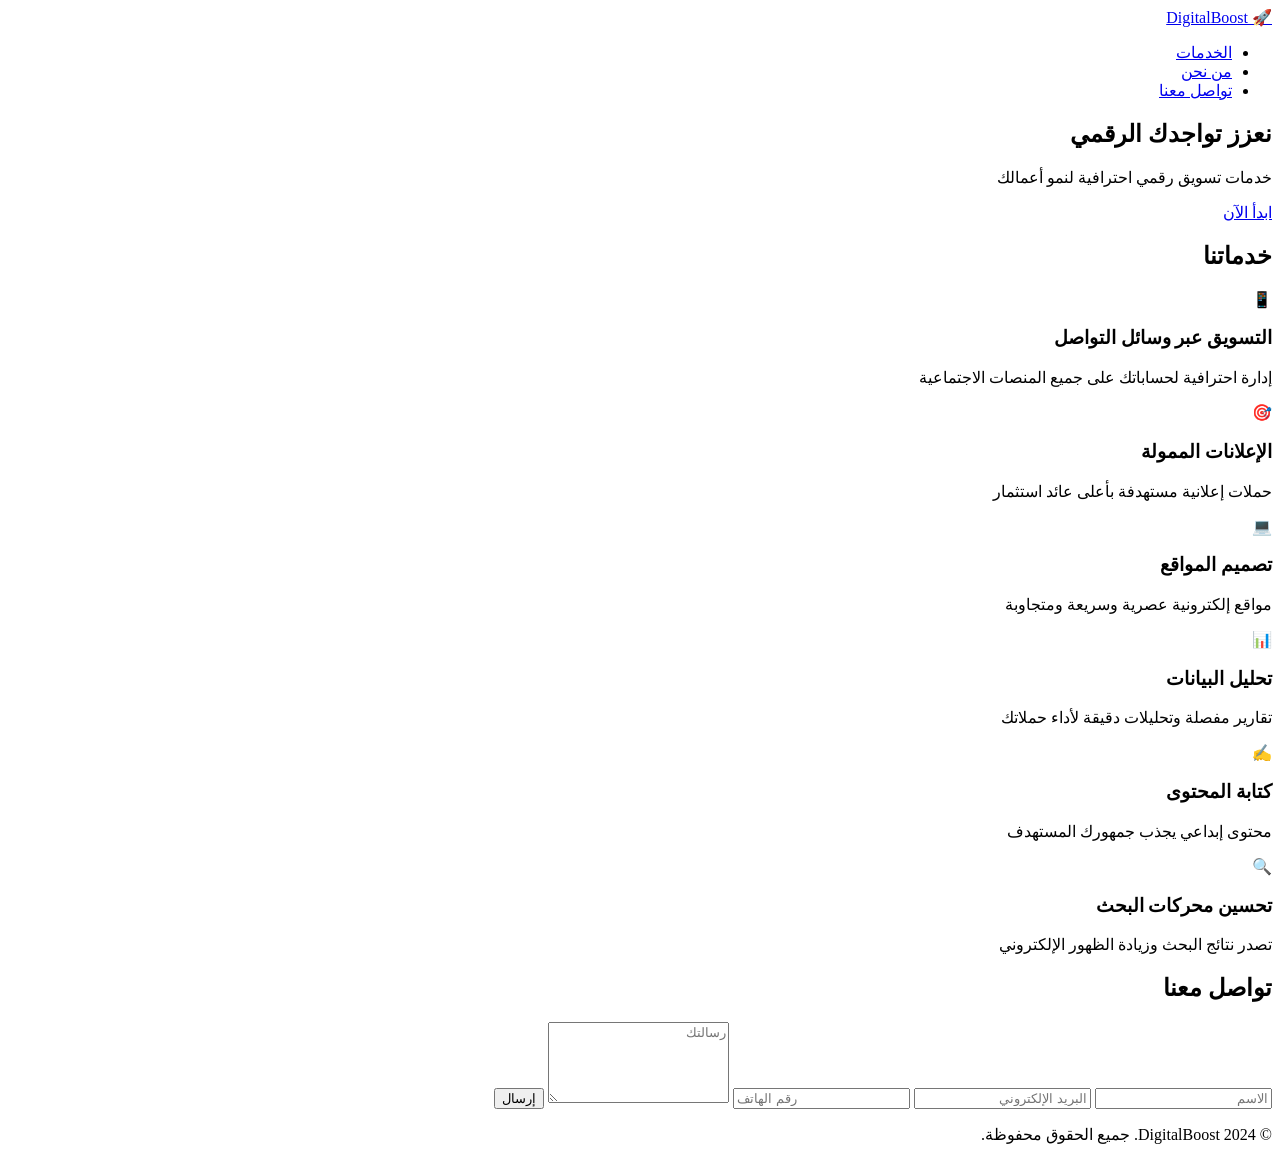
==== index.html @ 80285cf3 "Create  index.html" ====
<!DOCTYPE html>
<html lang="ar" dir="rtl">
<head>
    <meta charset="UTF-8">
    <meta name="viewport" content="width=device-width, initial-scale=1.0">
    <title>DigitalBoost - خدمات التسويق الرقمي</title>
    <link rel="stylesheet" href="style.css">
</head>
<body>
    <header>
        <nav class="container">
            <a href="#" class="logo">
                <span class="logo-icon">🚀</span>
                <span>DigitalBoost</span>
            </a>
            <ul class="nav-links">
                <li><a href="#services">الخدمات</a></li>
                <li><a href="#about">من نحن</a></li>
                <li><a href="#contact">تواصل معنا</a></li>
            </ul>
        </nav>
    </header>

    <section class="hero">
        <div class="container">
            <h1>نعزز تواجدك الرقمي</h1>
            <p>خدمات تسويق رقمي احترافية لنمو أعمالك</p>
            <a href="#contact" class="cta-button">ابدأ الآن</a>
        </div>
    </section>

    <section id="services" class="services">
        <div class="container">
            <h2>خدماتنا</h2>
            <div class="services-grid">
                <div class="service-card">
                    <div class="service-icon">📱</div>
                    <h3>التسويق عبر وسائل التواصل</h3>
                    <p>إدارة احترافية لحساباتك على جميع المنصات الاجتماعية</p>
                </div>
                <div class="service-card">
                    <div class="service-icon">🎯</div>
                    <h3>الإعلانات الممولة</h3>
                    <p>حملات إعلانية مستهدفة بأعلى عائد استثمار</p>
                </div>
                <div class="service-card">
                    <div class="service-icon">💻</div>
                    <h3>تصميم المواقع</h3>
                    <p>مواقع إلكترونية عصرية وسريعة ومتجاوبة</p>
                </div>
                <div class="service-card">
                    <div class="service-icon">📊</div>
                    <h3>تحليل البيانات</h3>
                    <p>تقارير مفصلة وتحليلات دقيقة لأداء حملاتك</p>
                </div>
                <div class="service-card">
                    <div class="service-icon">✍️</div>
                    <h3>كتابة المحتوى</h3>
                    <p>محتوى إبداعي يجذب جمهورك المستهدف</p>
                </div>
                <div class="service-card">
                    <div class="service-icon">🔍</div>
                    <h3>تحسين محركات البحث</h3>
                    <p>تصدر نتائج البحث وزيادة الظهور الإلكتروني</p>
                </div>
            </div>
        </div>
    </section>

    <section id="contact" class="contact">
        <div class="container">
            <h2>تواصل معنا</h2>
            <form class="contact-form" id="contactForm">
                <input type="text" placeholder="الاسم" required>
                <input type="email" placeholder="البريد الإلكتروني" required>
                <input type="tel" placeholder="رقم الهاتف" required>
                <textarea rows="5" placeholder="رسالتك" required></textarea>
                <button type="submit">إرسال</button>
            </form>
        </div>
    </section>

    <footer>
        <div class="container">
            <p>&copy; 2024 DigitalBoost. جميع الحقوق محفوظة.</p>
        </div>
    </footer>

    <script src="script.js"></script>
</body>
</html>
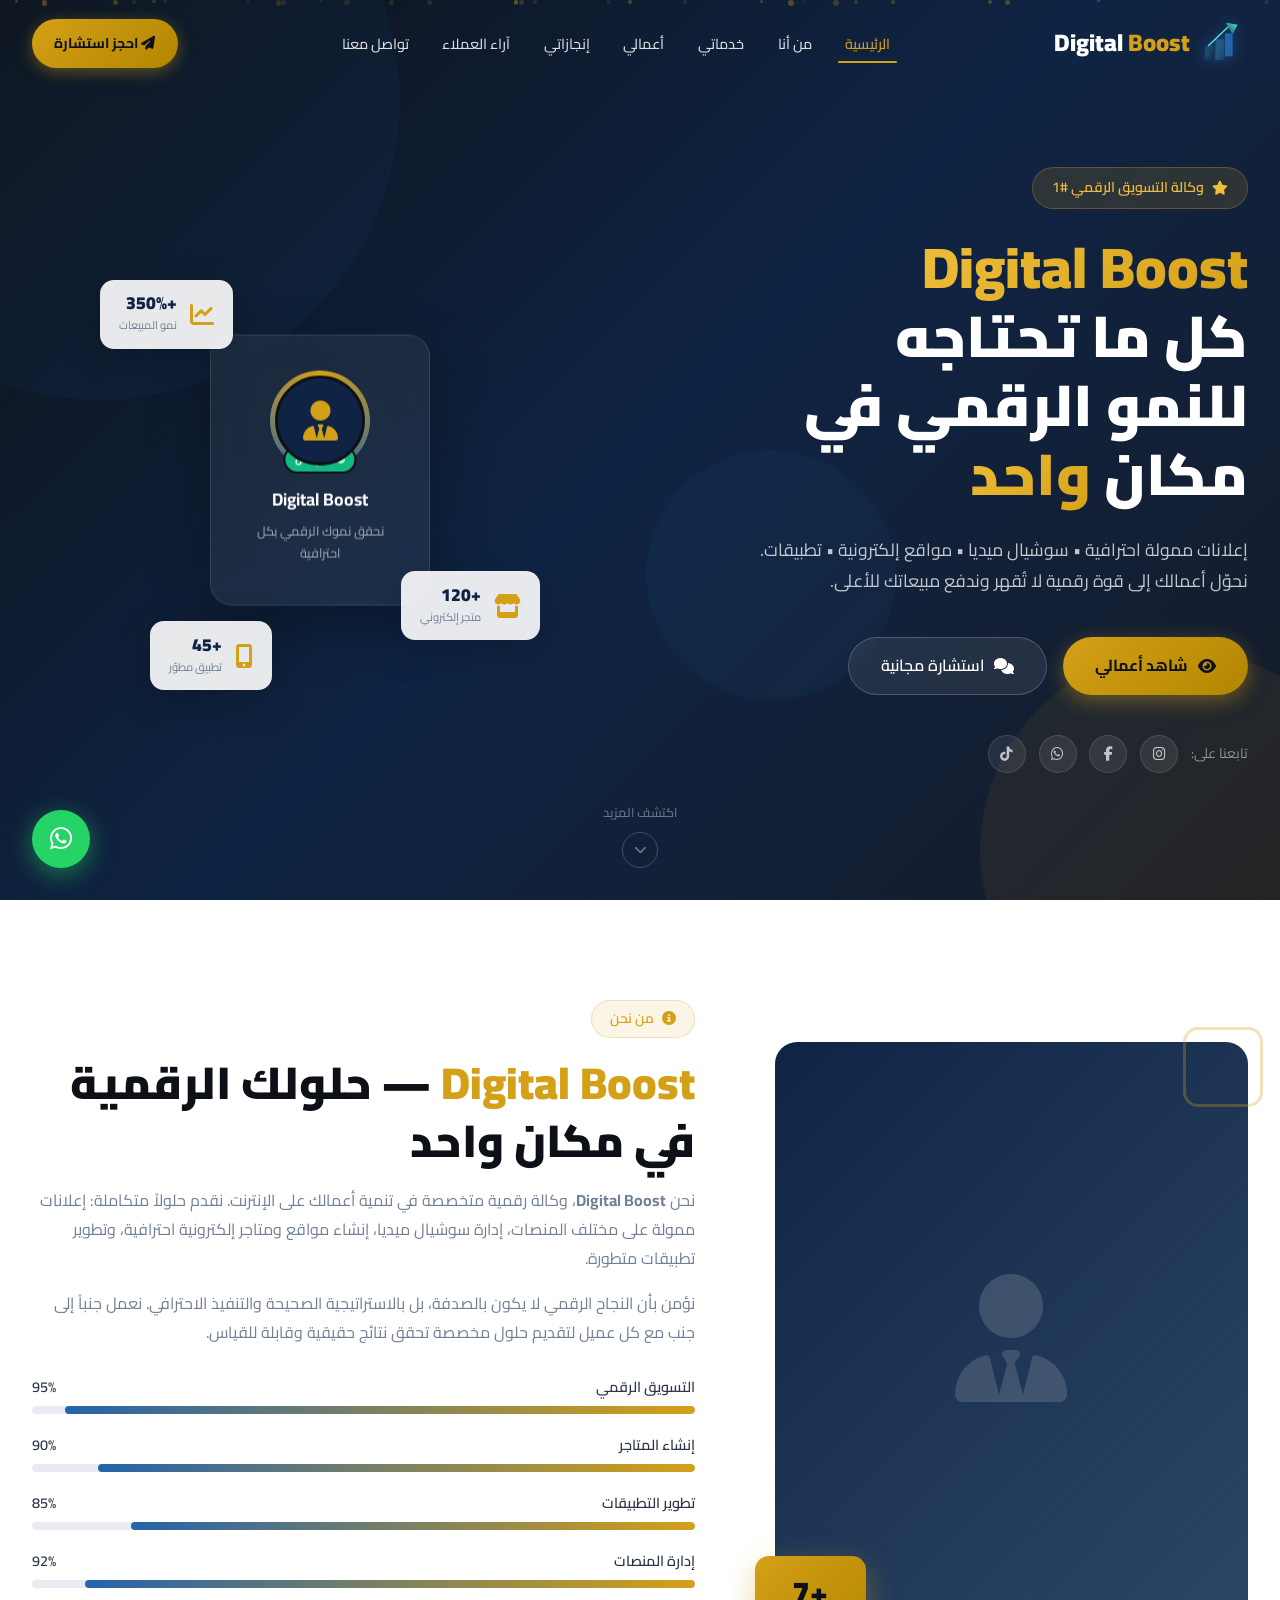
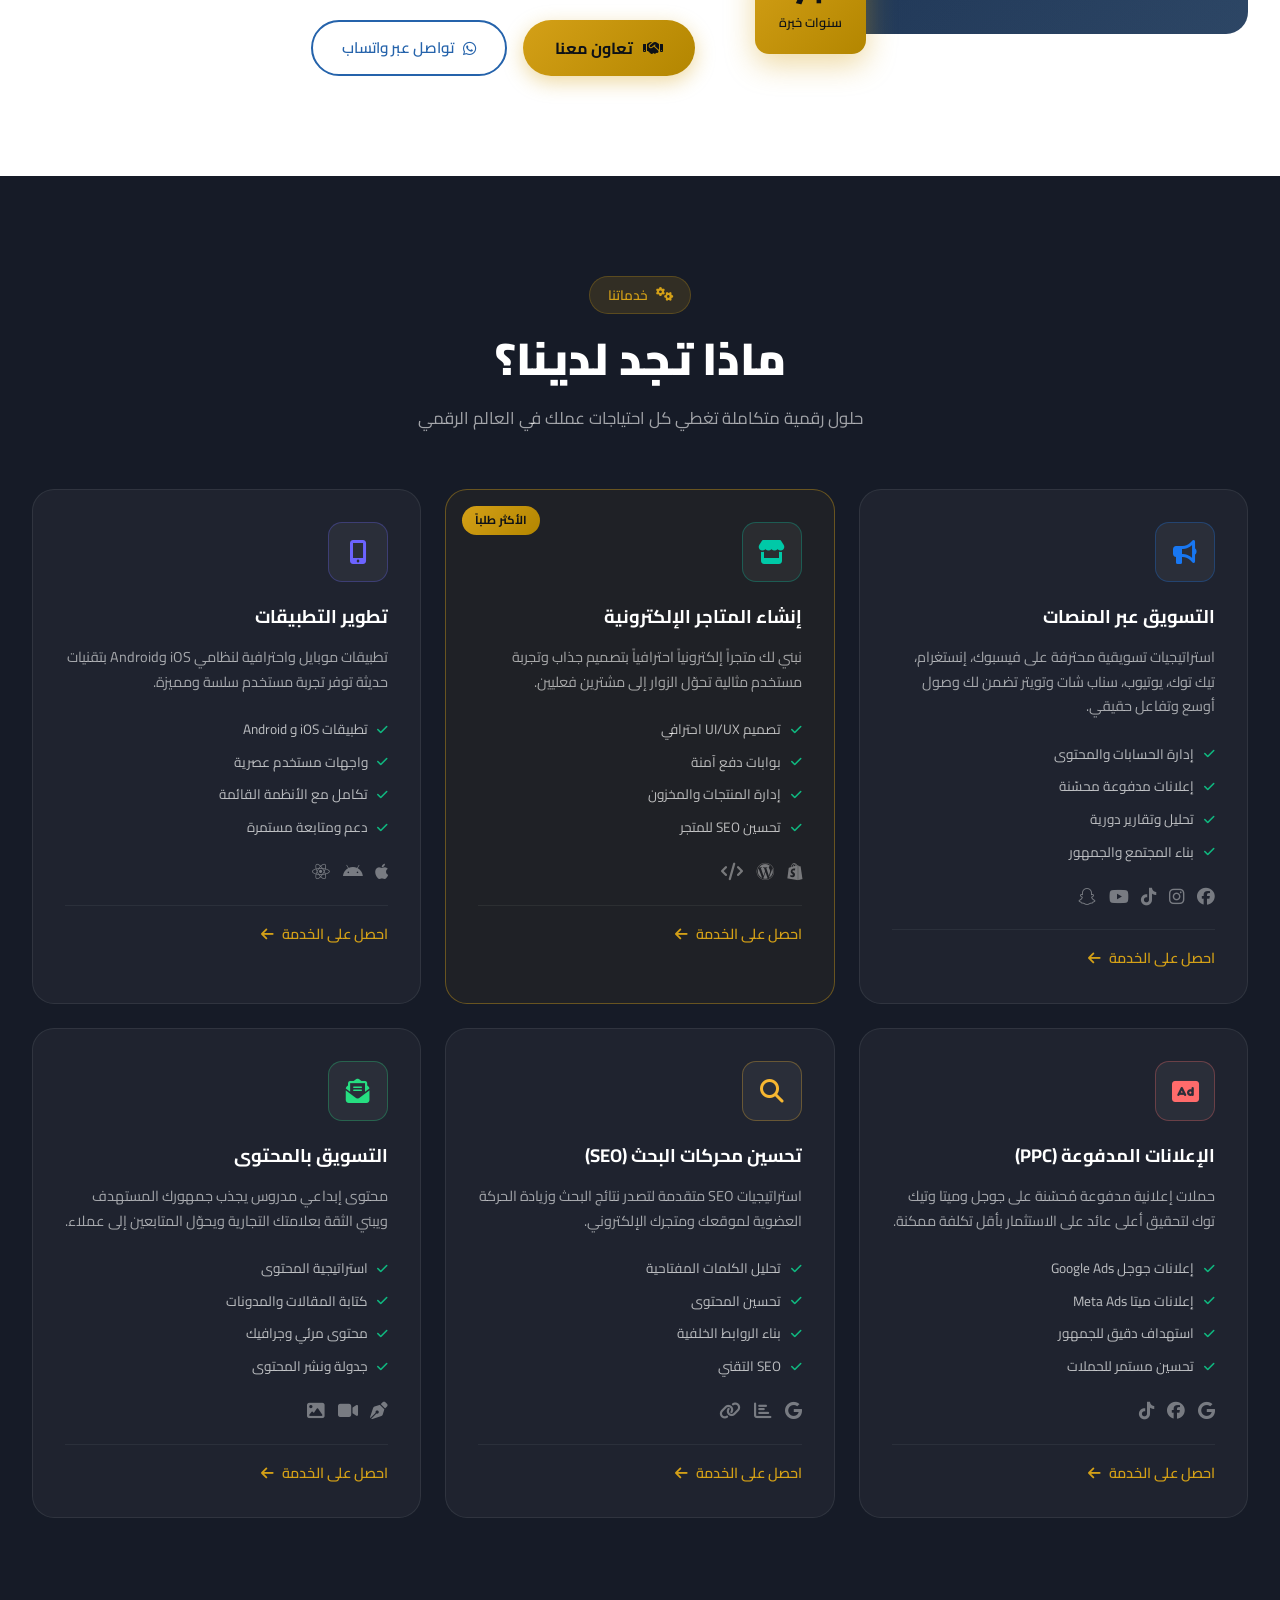
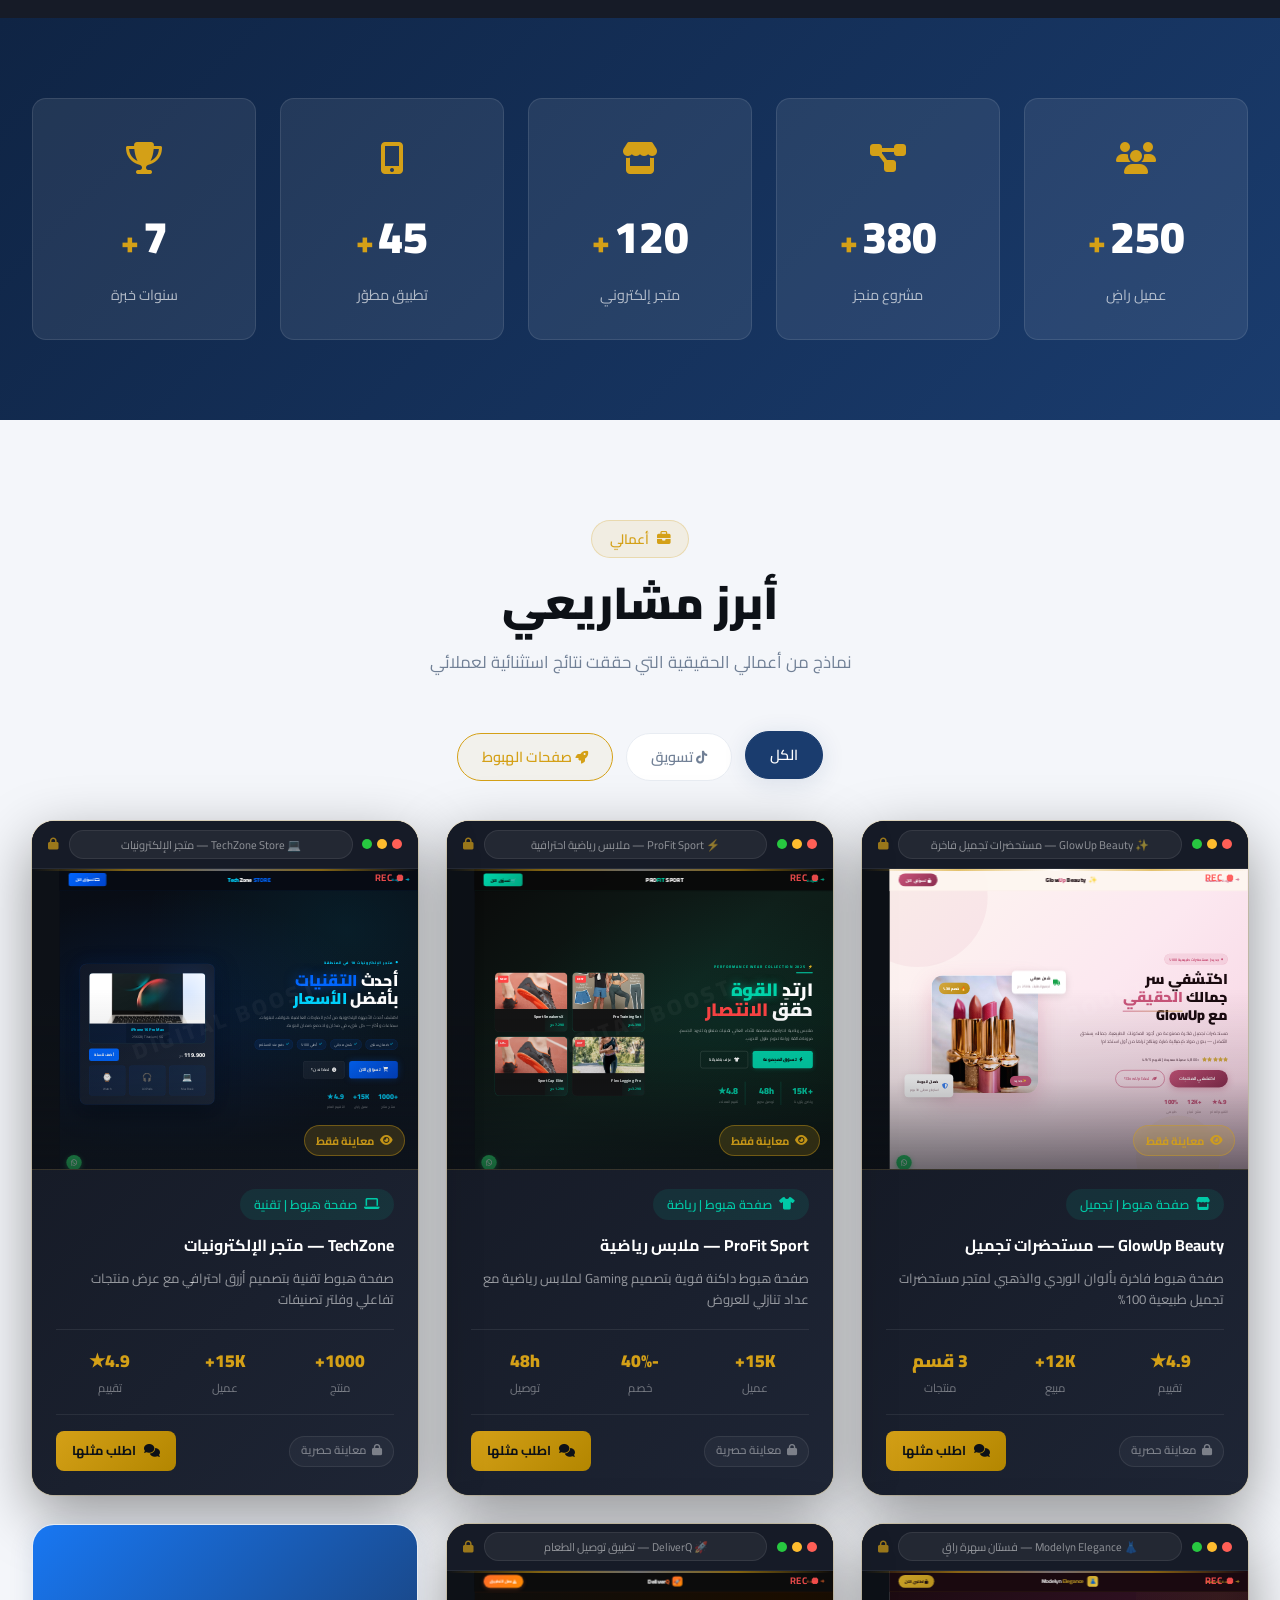
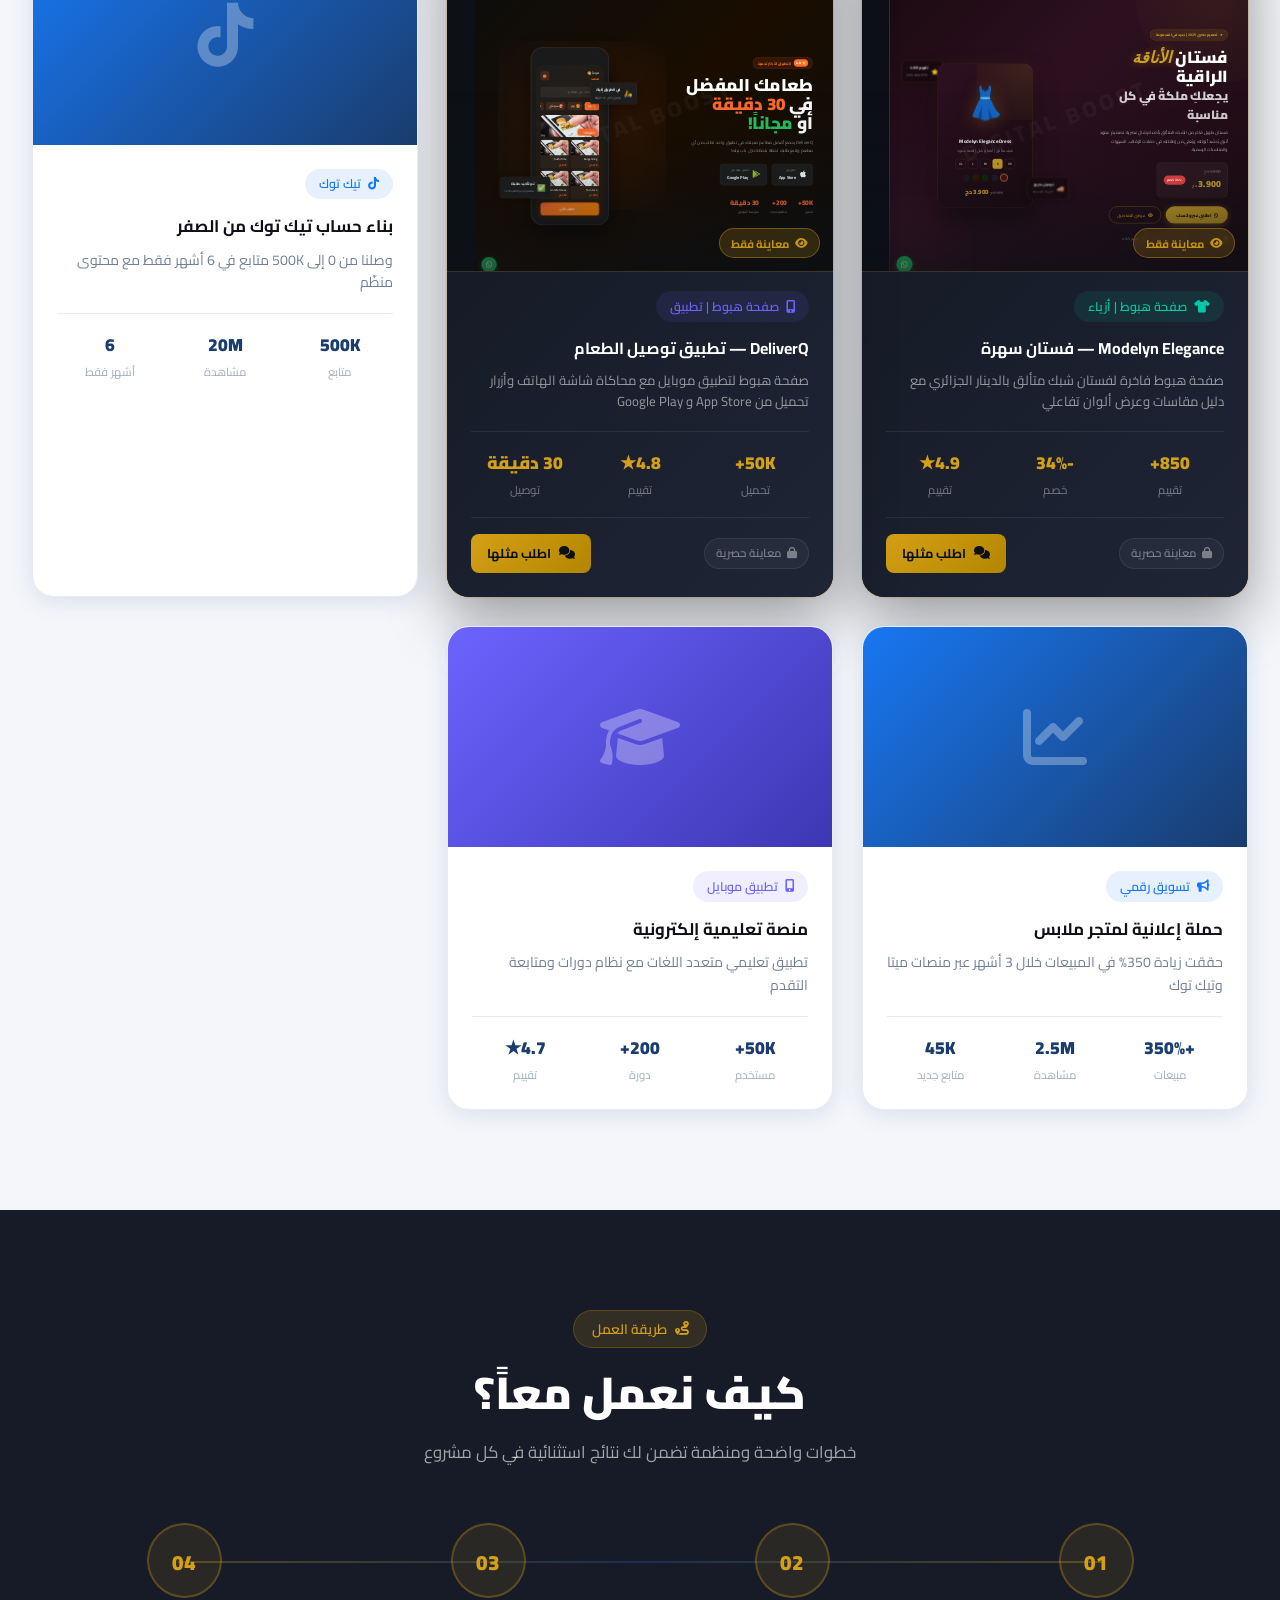
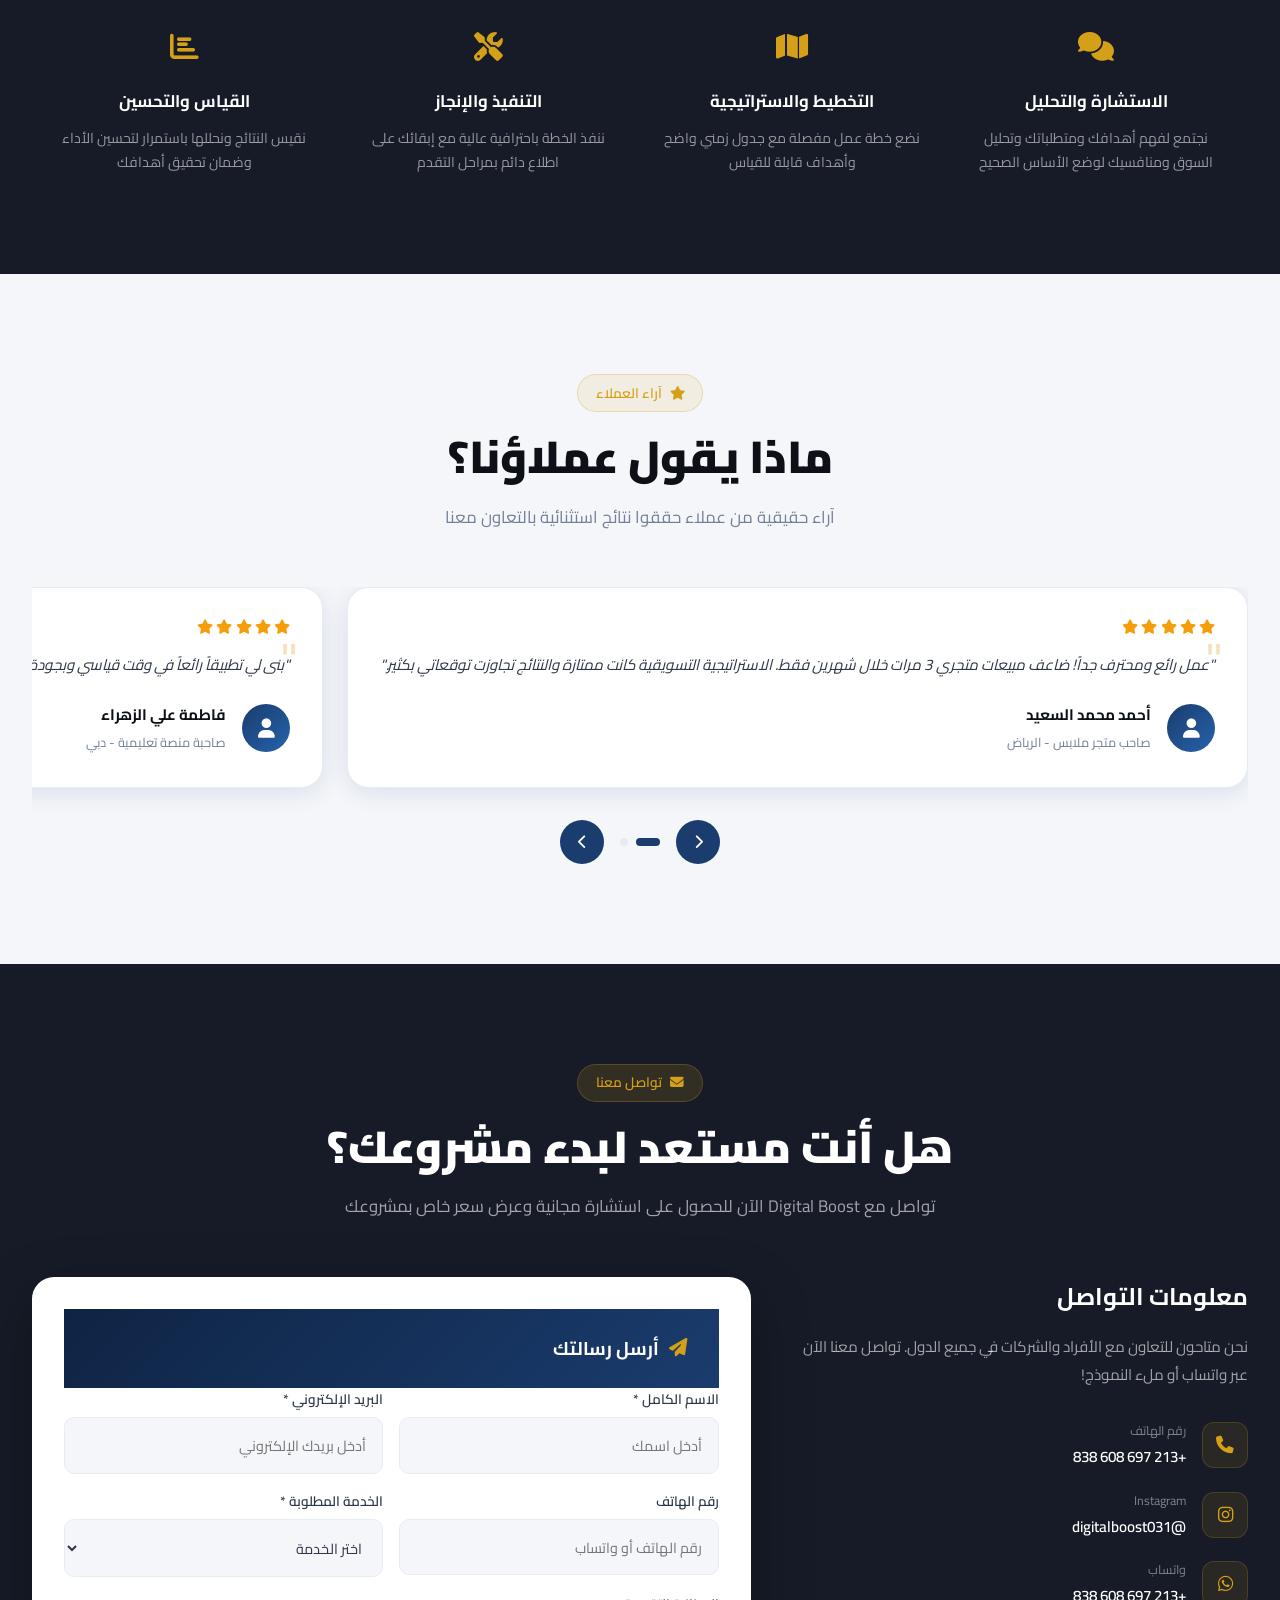
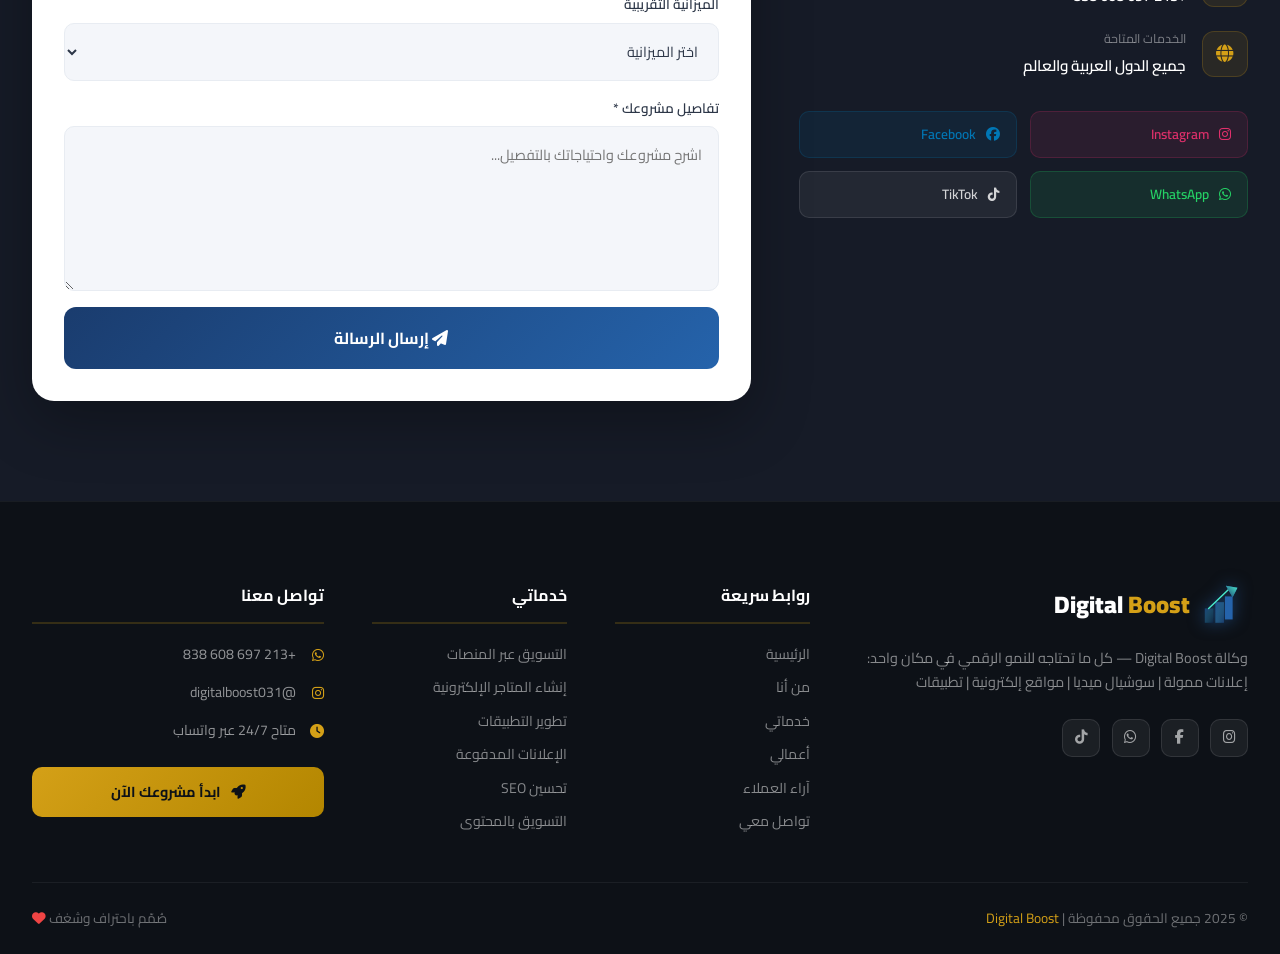
==== commit a0e3505f: "استرجاع التصميم الأصلي مع إصلاح اللوغو" ====
--- a/index.html
+++ b/index.html
@@ -3,89 +3,1026 @@
 <head>
     <meta charset="UTF-8">
     <meta name="viewport" content="width=device-width, initial-scale=1.0">
-    <title>DigitalBoost - خدمات التسويق الرقمي</title>
-    <link rel="stylesheet" href="style.css">
+    <title>Digital Boost | التسويق الرقمي - متاجر - تطبيقات</title>
+    <meta name="description" content="Digital Boost - كل ما تحتاجه للنمو الرقمي في مكان واحد: إعلانات ممولة | سوشيال ميديا | مواقع إلكترونية | تطبيقات">
+    
+    <!-- Google Fonts -->
+    <link href="https://fonts.googleapis.com/css2?family=Cairo:wght@300;400;500;600;700;900&family=Tajawal:wght@300;400;500;700;900&display=swap" rel="stylesheet">
+    
+    <!-- Font Awesome -->
+    <link rel="stylesheet" href="https://cdn.jsdelivr.net/npm/@fortawesome/fontawesome-free@6.4.0/css/all.min.css">
+    
+    <!-- AOS Animation -->
+    <link rel="stylesheet" href="https://cdn.jsdelivr.net/npm/aos@2.3.4/dist/aos.css">
+    
+    <!-- Main CSS -->
+    <link rel="stylesheet" href="css/style.css">
 </head>
 <body>
-    <header>
-        <nav class="container">
-            <a href="#" class="logo">
-                <span class="logo-icon">🚀</span>
-                <span>DigitalBoost</span>
-            </a>
-            <ul class="nav-links">
-                <li><a href="#services">الخدمات</a></li>
-                <li><a href="#about">من نحن</a></li>
-                <li><a href="#contact">تواصل معنا</a></li>
+
+    <!-- ===== PRELOADER ===== -->
+    <div id="preloader">
+        <div class="loader-ring">
+            <div></div><div></div><div></div><div></div>
+        </div>
+        <p class="loader-text">جاري التحميل...</p>
+    </div>
+
+    <!-- ===== NAVBAR ===== -->
+    <header id="navbar">
+        <nav class="container nav-container">
+            <div class="logo">
+                <svg class="logo-img" viewBox="0 0 100 100" fill="none" xmlns="http://www.w3.org/2000/svg">
+                  <polygon points="10,85 28,85 28,55 10,55" fill="#0f2444"/>
+                  <polygon points="10,85 28,85 28,55 10,55" fill="url(#s1)" opacity="0.5"/>
+                  <polygon points="32,85 50,85 50,42 32,42" fill="#1a3c6e"/>
+                  <polygon points="32,85 50,85 50,42 32,42" fill="url(#s2)" opacity="0.5"/>
+                  <polygon points="52,78 68,78 68,30 52,30" fill="#2563ab"/>
+                  <line x1="18" y1="55" x2="60" y2="15" stroke="#4aeacc" stroke-width="3" stroke-linecap="round"/>
+                  <polygon points="54,8 78,12 68,32" fill="#2563ab"/>
+                  <polygon points="54,8 78,12 68,32" fill="url(#s3)"/>
+                  <defs>
+                    <linearGradient id="s1" x1="0" y1="0" x2="1" y2="1"><stop offset="0%" stop-color="#2563ab"/><stop offset="100%" stop-color="#4aeacc" stop-opacity="0"/></linearGradient>
+                    <linearGradient id="s2" x1="0" y1="0" x2="1" y2="1"><stop offset="0%" stop-color="#2563ab"/><stop offset="100%" stop-color="#4aeacc" stop-opacity="0"/></linearGradient>
+                    <linearGradient id="s3" x1="0" y1="1" x2="1" y2="0"><stop offset="0%" stop-color="#1a3c6e"/><stop offset="100%" stop-color="#4aeacc"/></linearGradient>
+                  </defs>
+                </svg>
+                <span class="logo-text">Digital <span class="accent">Boost</span></span>
+            </div>
+            <ul class="nav-links" id="navLinks">
+                <li><a href="#hero" class="nav-link active">الرئيسية</a></li>
+                <li><a href="#about" class="nav-link">من أنا</a></li>
+                <li><a href="#services" class="nav-link">خدماتي</a></li>
+                <li><a href="#portfolio" class="nav-link">أعمالي</a></li>
+                <li><a href="#stats" class="nav-link">إنجازاتي</a></li>
+                <li><a href="#testimonials" class="nav-link">آراء العملاء</a></li>
+                <li><a href="#contact" class="nav-link">تواصل معنا</a></li>
             </ul>
+            <button class="cta-nav" onclick="document.getElementById('contact').scrollIntoView({behavior:'smooth'})">
+                <i class="fas fa-paper-plane"></i> احجز استشارة
+            </button>
+            <button class="menu-toggle" id="menuToggle" aria-label="القائمة">
+                <span></span><span></span><span></span>
+            </button>
         </nav>
     </header>
 
-    <section class="hero">
+    <!-- ===== HERO SECTION ===== -->
+    <section id="hero">
+        <div class="hero-bg-shapes">
+            <div class="shape shape-1"></div>
+            <div class="shape shape-2"></div>
+            <div class="shape shape-3"></div>
+            <div class="particles" id="particles"></div>
+        </div>
+        <div class="container hero-content">
+            <div class="hero-text" data-aos="fade-right" data-aos-duration="1000">
+                <div class="hero-badge">
+                    <i class="fas fa-star"></i> وكالة التسويق الرقمي #1
+                </div>
+                <h1 class="hero-title">
+                    <span class="gradient-text">Digital Boost</span><br>
+                    كل ما تحتاجه<br>
+                    للنمو الرقمي في مكان <span class="gradient-text">واحد</span>
+                </h1>
+                <p class="hero-desc">
+                    إعلانات ممولة احترافية • سوشيال ميديا • مواقع إلكترونية • تطبيقات. نحوّل أعمالك إلى قوة رقمية لا تُقهر وندفع مبيعاتك للأعلى.
+                </p>
+                <div class="hero-btns">
+                    <a href="#portfolio" class="btn-primary">
+                        <i class="fas fa-eye"></i> شاهد أعمالي
+                    </a>
+                    <a href="#contact" class="btn-secondary">
+                        <i class="fas fa-comments"></i> استشارة مجانية
+                    </a>
+                </div>
+                <div class="hero-social">
+                    <span>تابعنا على:</span>
+                    <a href="https://www.instagram.com/digitalboost031" target="_blank" class="social-icon" title="Instagram"><i class="fab fa-instagram"></i></a>
+                    <a href="https://www.facebook.com/profile.php?id=61573804787843&locale=ar_AR" target="_blank" class="social-icon" title="Facebook"><i class="fab fa-facebook-f"></i></a>
+                    <a href="https://wa.me/213697608838" target="_blank" class="social-icon" title="WhatsApp"><i class="fab fa-whatsapp"></i></a>
+                    <a href="https://www.tiktok.com/@digitalboost49" target="_blank" class="social-icon" title="TikTok"><i class="fab fa-tiktok"></i></a>
+                </div>
+            </div>
+            <div class="hero-visual" data-aos="fade-left" data-aos-duration="1000" data-aos-delay="200">
+                <div class="hero-card-wrapper">
+                    <div class="hero-main-card">
+                        <div class="card-avatar">
+                            <div class="avatar-ring"></div>
+                            <div class="avatar-img">
+                                <i class="fas fa-user-tie"></i>
+                            </div>
+                            <div class="online-badge"><i class="fas fa-circle"></i> متاح الآن</div>
+                        </div>
+                        <h3>Digital Boost</h3>
+                        <p>نحقق نموك الرقمي بكل احترافية</p>
+                    </div>
+                    <div class="floating-card card-top-right">
+                        <i class="fas fa-chart-line"></i>
+                        <div>
+                            <span class="fc-num">+350%</span>
+                            <span class="fc-label">نمو المبيعات</span>
+                        </div>
+                    </div>
+                    <div class="floating-card card-bottom-left">
+                        <i class="fas fa-store"></i>
+                        <div>
+                            <span class="fc-num">+120</span>
+                            <span class="fc-label">متجر إلكتروني</span>
+                        </div>
+                    </div>
+                    <div class="floating-card card-bottom-right">
+                        <i class="fas fa-mobile-alt"></i>
+                        <div>
+                            <span class="fc-num">+45</span>
+                            <span class="fc-label">تطبيق مطوّر</span>
+                        </div>
+                    </div>
+                </div>
+            </div>
+        </div>
+        <div class="hero-scroll-indicator">
+            <span>اكتشف المزيد</span>
+            <div class="scroll-arrow"><i class="fas fa-chevron-down"></i></div>
+        </div>
+    </section>
+
+    <!-- ===== ABOUT SECTION ===== -->
+    <section id="about" class="section">
         <div class="container">
-            <h1>نعزز تواجدك الرقمي</h1>
-            <p>خدمات تسويق رقمي احترافية لنمو أعمالك</p>
-            <a href="#contact" class="cta-button">ابدأ الآن</a>
+            <div class="about-grid">
+                <div class="about-image-side" data-aos="fade-right">
+                    <div class="about-img-container">
+                        <div class="about-img-placeholder">
+                            <i class="fas fa-user-tie"></i>
+                        </div>
+                        <div class="exp-badge">
+                            <span class="exp-num">+7</span>
+                            <span class="exp-text">سنوات خبرة</span>
+                        </div>
+                        <div class="about-decoration"></div>
+                    </div>
+                </div>
+                <div class="about-content" data-aos="fade-left" data-aos-delay="200">
+                    <div class="section-label"><i class="fas fa-info-circle"></i> من نحن</div>
+                    <h2 class="section-title"><span class="accent">Digital Boost</span> — حلولك الرقمية في مكان واحد</h2>
+                    <p class="about-text">
+                        نحن <strong>Digital Boost</strong>، وكالة رقمية متخصصة في تنمية أعمالك على الإنترنت. نقدم حلولاً متكاملة: إعلانات ممولة على مختلف المنصات، إدارة سوشيال ميديا، إنشاء مواقع ومتاجر إلكترونية احترافية، وتطوير تطبيقات متطورة.
+                    </p>
+                    <p class="about-text">
+                        نؤمن بأن النجاح الرقمي لا يكون بالصدفة، بل بالاستراتيجية الصحيحة والتنفيذ الاحترافي. نعمل جنباً إلى جنب مع كل عميل لتقديم حلول مخصصة تحقق نتائج حقيقية وقابلة للقياس.
+                    </p>
+                    <div class="skills-grid">
+                        <div class="skill-item">
+                            <div class="skill-header">
+                                <span>التسويق الرقمي</span>
+                                <span>95%</span>
+                            </div>
+                            <div class="skill-bar"><div class="skill-fill" data-width="95"></div></div>
+                        </div>
+                        <div class="skill-item">
+                            <div class="skill-header">
+                                <span>إنشاء المتاجر</span>
+                                <span>90%</span>
+                            </div>
+                            <div class="skill-bar"><div class="skill-fill" data-width="90"></div></div>
+                        </div>
+                        <div class="skill-item">
+                            <div class="skill-header">
+                                <span>تطوير التطبيقات</span>
+                                <span>85%</span>
+                            </div>
+                            <div class="skill-bar"><div class="skill-fill" data-width="85"></div></div>
+                        </div>
+                        <div class="skill-item">
+                            <div class="skill-header">
+                                <span>إدارة المنصات</span>
+                                <span>92%</span>
+                            </div>
+                            <div class="skill-bar"><div class="skill-fill" data-width="92"></div></div>
+                        </div>
+                    </div>
+                    <div class="about-cta">
+                        <a href="#contact" class="btn-primary">
+                            <i class="fas fa-handshake"></i> تعاون معنا
+                        </a>
+                        <a href="https://wa.me/213697608838" target="_blank" class="btn-outline">
+                            <i class="fab fa-whatsapp"></i> تواصل عبر واتساب
+                        </a>
+                    </div>
+                </div>
+            </div>
         </div>
     </section>
 
-    <section id="services" class="services">
+    <!-- ===== SERVICES SECTION ===== -->
+    <section id="services" class="section section-dark">
         <div class="container">
-            <h2>خدماتنا</h2>
+            <div class="section-header" data-aos="fade-up">
+                <div class="section-label"><i class="fas fa-cogs"></i> خدماتنا</div>
+                <h2 class="section-title">ماذا تجد لدينا؟</h2>
+                <p class="section-subtitle">حلول رقمية متكاملة تغطي كل احتياجات عملك في العالم الرقمي</p>
+            </div>
             <div class="services-grid">
-                <div class="service-card">
-                    <div class="service-icon">📱</div>
-                    <h3>التسويق عبر وسائل التواصل</h3>
-                    <p>إدارة احترافية لحساباتك على جميع المنصات الاجتماعية</p>
-                </div>
-                <div class="service-card">
-                    <div class="service-icon">🎯</div>
-                    <h3>الإعلانات الممولة</h3>
-                    <p>حملات إعلانية مستهدفة بأعلى عائد استثمار</p>
-                </div>
-                <div class="service-card">
-                    <div class="service-icon">💻</div>
-                    <h3>تصميم المواقع</h3>
-                    <p>مواقع إلكترونية عصرية وسريعة ومتجاوبة</p>
-                </div>
-                <div class="service-card">
-                    <div class="service-icon">📊</div>
-                    <h3>تحليل البيانات</h3>
-                    <p>تقارير مفصلة وتحليلات دقيقة لأداء حملاتك</p>
-                </div>
-                <div class="service-card">
-                    <div class="service-icon">✍️</div>
-                    <h3>كتابة المحتوى</h3>
-                    <p>محتوى إبداعي يجذب جمهورك المستهدف</p>
-                </div>
-                <div class="service-card">
-                    <div class="service-icon">🔍</div>
-                    <h3>تحسين محركات البحث</h3>
-                    <p>تصدر نتائج البحث وزيادة الظهور الإلكتروني</p>
-                </div>
+
+                <div class="service-card" data-aos="fade-up" data-aos-delay="0">
+                    <div class="service-icon-wrap" style="--clr: #1877F2">
+                        <i class="fas fa-bullhorn"></i>
+                    </div>
+                    <h3>التسويق عبر المنصات</h3>
+                    <p>استراتيجيات تسويقية محترفة على فيسبوك، إنستغرام، تيك توك، يوتيوب، سناب شات وتويتر تضمن لك وصول أوسع وتفاعل حقيقي.</p>
+                    <ul class="service-features">
+                        <li><i class="fas fa-check"></i> إدارة الحسابات والمحتوى</li>
+                        <li><i class="fas fa-check"></i> إعلانات مدفوعة محسّنة</li>
+                        <li><i class="fas fa-check"></i> تحليل وتقارير دورية</li>
+                        <li><i class="fas fa-check"></i> بناء المجتمع والجمهور</li>
+                    </ul>
+                    <div class="service-platforms">
+                        <i class="fab fa-facebook" title="Facebook"></i>
+                        <i class="fab fa-instagram" title="Instagram"></i>
+                        <i class="fab fa-tiktok" title="TikTok"></i>
+                        <i class="fab fa-youtube" title="YouTube"></i>
+                        <i class="fab fa-snapchat" title="Snapchat"></i>
+                    </div>
+                    <a href="#contact" class="service-cta">احصل على الخدمة <i class="fas fa-arrow-left"></i></a>
+                </div>
+
+                <div class="service-card featured" data-aos="fade-up" data-aos-delay="100">
+                    <div class="featured-badge">الأكثر طلباً</div>
+                    <div class="service-icon-wrap" style="--clr: #00C9A7">
+                        <i class="fas fa-store"></i>
+                    </div>
+                    <h3>إنشاء المتاجر الإلكترونية</h3>
+                    <p>نبني لك متجراً إلكترونياً احترافياً بتصميم جذاب وتجربة مستخدم مثالية تحوّل الزوار إلى مشترين فعليين.</p>
+                    <ul class="service-features">
+                        <li><i class="fas fa-check"></i> تصميم UI/UX احترافي</li>
+                        <li><i class="fas fa-check"></i> بوابات دفع آمنة</li>
+                        <li><i class="fas fa-check"></i> إدارة المنتجات والمخزون</li>
+                        <li><i class="fas fa-check"></i> تحسين SEO للمتجر</li>
+                    </ul>
+                    <div class="service-platforms">
+                        <i class="fab fa-shopify" title="Shopify"></i>
+                        <i class="fab fa-wordpress" title="WooCommerce"></i>
+                        <i class="fas fa-code" title="Custom"></i>
+                    </div>
+                    <a href="#contact" class="service-cta">احصل على الخدمة <i class="fas fa-arrow-left"></i></a>
+                </div>
+
+                <div class="service-card" data-aos="fade-up" data-aos-delay="200">
+                    <div class="service-icon-wrap" style="--clr: #6C63FF">
+                        <i class="fas fa-mobile-alt"></i>
+                    </div>
+                    <h3>تطوير التطبيقات</h3>
+                    <p>تطبيقات موبايل واحترافية لنظامي iOS وAndroid بتقنيات حديثة توفر تجربة مستخدم سلسة ومميزة.</p>
+                    <ul class="service-features">
+                        <li><i class="fas fa-check"></i> تطبيقات iOS و Android</li>
+                        <li><i class="fas fa-check"></i> واجهات مستخدم عصرية</li>
+                        <li><i class="fas fa-check"></i> تكامل مع الأنظمة القائمة</li>
+                        <li><i class="fas fa-check"></i> دعم ومتابعة مستمرة</li>
+                    </ul>
+                    <div class="service-platforms">
+                        <i class="fab fa-apple" title="iOS"></i>
+                        <i class="fab fa-android" title="Android"></i>
+                        <i class="fab fa-react" title="React Native"></i>
+                    </div>
+                    <a href="#contact" class="service-cta">احصل على الخدمة <i class="fas fa-arrow-left"></i></a>
+                </div>
+
+                <div class="service-card" data-aos="fade-up" data-aos-delay="300">
+                    <div class="service-icon-wrap" style="--clr: #FF6B6B">
+                        <i class="fas fa-ad"></i>
+                    </div>
+                    <h3>الإعلانات المدفوعة (PPC)</h3>
+                    <p>حملات إعلانية مدفوعة مُحسّنة على جوجل وميتا وتيك توك لتحقيق أعلى عائد على الاستثمار بأقل تكلفة ممكنة.</p>
+                    <ul class="service-features">
+                        <li><i class="fas fa-check"></i> إعلانات جوجل Google Ads</li>
+                        <li><i class="fas fa-check"></i> إعلانات ميتا Meta Ads</li>
+                        <li><i class="fas fa-check"></i> استهداف دقيق للجمهور</li>
+                        <li><i class="fas fa-check"></i> تحسين مستمر للحملات</li>
+                    </ul>
+                    <div class="service-platforms">
+                        <i class="fab fa-google" title="Google"></i>
+                        <i class="fab fa-facebook" title="Facebook"></i>
+                        <i class="fab fa-tiktok" title="TikTok"></i>
+                    </div>
+                    <a href="#contact" class="service-cta">احصل على الخدمة <i class="fas fa-arrow-left"></i></a>
+                </div>
+
+                <div class="service-card" data-aos="fade-up" data-aos-delay="400">
+                    <div class="service-icon-wrap" style="--clr: #F7B731">
+                        <i class="fas fa-search"></i>
+                    </div>
+                    <h3>تحسين محركات البحث (SEO)</h3>
+                    <p>استراتيجيات SEO متقدمة لتصدر نتائج البحث وزيادة الحركة العضوية لموقعك ومتجرك الإلكتروني.</p>
+                    <ul class="service-features">
+                        <li><i class="fas fa-check"></i> تحليل الكلمات المفتاحية</li>
+                        <li><i class="fas fa-check"></i> تحسين المحتوى</li>
+                        <li><i class="fas fa-check"></i> بناء الروابط الخلفية</li>
+                        <li><i class="fas fa-check"></i> SEO التقني</li>
+                    </ul>
+                    <div class="service-platforms">
+                        <i class="fab fa-google" title="Google"></i>
+                        <i class="fas fa-chart-bar" title="Analytics"></i>
+                        <i class="fas fa-link" title="Backlinks"></i>
+                    </div>
+                    <a href="#contact" class="service-cta">احصل على الخدمة <i class="fas fa-arrow-left"></i></a>
+                </div>
+
+                <div class="service-card" data-aos="fade-up" data-aos-delay="500">
+                    <div class="service-icon-wrap" style="--clr: #26de81">
+                        <i class="fas fa-envelope-open-text"></i>
+                    </div>
+                    <h3>التسويق بالمحتوى</h3>
+                    <p>محتوى إبداعي مدروس يجذب جمهورك المستهدف ويبني الثقة بعلامتك التجارية ويحوّل المتابعين إلى عملاء.</p>
+                    <ul class="service-features">
+                        <li><i class="fas fa-check"></i> استراتيجية المحتوى</li>
+                        <li><i class="fas fa-check"></i> كتابة المقالات والمدونات</li>
+                        <li><i class="fas fa-check"></i> محتوى مرئي وجرافيك</li>
+                        <li><i class="fas fa-check"></i> جدولة ونشر المحتوى</li>
+                    </ul>
+                    <div class="service-platforms">
+                        <i class="fas fa-pen-nib" title="Content"></i>
+                        <i class="fas fa-video" title="Video"></i>
+                        <i class="fas fa-image" title="Graphics"></i>
+                    </div>
+                    <a href="#contact" class="service-cta">احصل على الخدمة <i class="fas fa-arrow-left"></i></a>
+                </div>
+
             </div>
         </div>
     </section>
 
-    <section id="contact" class="contact">
+    <!-- ===== STATS SECTION ===== -->
+    <section id="stats" class="section stats-section">
         <div class="container">
-            <h2>تواصل معنا</h2>
-            <form class="contact-form" id="contactForm">
-                <input type="text" placeholder="الاسم" required>
-                <input type="email" placeholder="البريد الإلكتروني" required>
-                <input type="tel" placeholder="رقم الهاتف" required>
-                <textarea rows="5" placeholder="رسالتك" required></textarea>
-                <button type="submit">إرسال</button>
-            </form>
+            <div class="stats-grid">
+                <div class="stat-card" data-aos="zoom-in" data-aos-delay="0">
+                    <div class="stat-icon"><i class="fas fa-users"></i></div>
+                    <div class="stat-number" data-target="250">0</div>
+                    <div class="stat-plus">+</div>
+                    <div class="stat-label">عميل راضٍ</div>
+                </div>
+                <div class="stat-card" data-aos="zoom-in" data-aos-delay="100">
+                    <div class="stat-icon"><i class="fas fa-project-diagram"></i></div>
+                    <div class="stat-number" data-target="380">0</div>
+                    <div class="stat-plus">+</div>
+                    <div class="stat-label">مشروع منجز</div>
+                </div>
+                <div class="stat-card" data-aos="zoom-in" data-aos-delay="200">
+                    <div class="stat-icon"><i class="fas fa-store"></i></div>
+                    <div class="stat-number" data-target="120">0</div>
+                    <div class="stat-plus">+</div>
+                    <div class="stat-label">متجر إلكتروني</div>
+                </div>
+                <div class="stat-card" data-aos="zoom-in" data-aos-delay="300">
+                    <div class="stat-icon"><i class="fas fa-mobile-alt"></i></div>
+                    <div class="stat-number" data-target="45">0</div>
+                    <div class="stat-plus">+</div>
+                    <div class="stat-label">تطبيق مطوّر</div>
+                </div>
+                <div class="stat-card" data-aos="zoom-in" data-aos-delay="400">
+                    <div class="stat-icon"><i class="fas fa-trophy"></i></div>
+                    <div class="stat-number" data-target="7">0</div>
+                    <div class="stat-plus">+</div>
+                    <div class="stat-label">سنوات خبرة</div>
+                </div>
+            </div>
         </div>
     </section>
 
-    <footer>
+    <!-- ===== PORTFOLIO SECTION ===== -->
+    <section id="portfolio" class="section section-gray">
         <div class="container">
-            <p>&copy; 2024 DigitalBoost. جميع الحقوق محفوظة.</p>
+            <div class="section-header" data-aos="fade-up">
+                <div class="section-label"><i class="fas fa-briefcase"></i> أعمالي</div>
+                <h2 class="section-title">أبرز مشاريعي</h2>
+                <p class="section-subtitle">نماذج من أعمالي الحقيقية التي حققت نتائج استثنائية لعملائي</p>
+            </div>
+            <div class="portfolio-filter" data-aos="fade-up" data-aos-delay="100">
+                <button class="filter-btn active" data-filter="all">الكل</button>
+                <button class="filter-btn" data-filter="marketing">
+                    <i class="fab fa-tiktok" style="font-size:0.8rem"></i> تسويق
+                </button>
+                <button class="filter-btn landing-filter-btn" data-filter="landing">
+                    <i class="fas fa-rocket" style="font-size:0.8rem"></i> صفحات الهبوط
+                </button>
+            </div>
+            <div class="portfolio-grid" id="portfolioGrid">
+
+                <!-- ===== SCREEN PREVIEW: GlowUp Beauty ===== -->
+                <div class="portfolio-card screen-preview-card" data-category="landing" data-aos="fade-up">
+                    <div class="screen-preview-wrap">
+                        <div class="browser-bar">
+                            <div class="browser-dots"><span></span><span></span><span></span></div>
+                            <div class="browser-url">✨ GlowUp Beauty — مستحضرات تجميل فاخرة</div>
+                            <div class="browser-lock"><i class="fas fa-lock"></i></div>
+                        </div>
+                        <div class="iframe-container">
+                            <iframe src="landing/beauty.html" class="preview-iframe" id="iframe-beauty" scrolling="no" tabindex="-1" aria-hidden="true"></iframe>
+                            <div class="iframe-shield">
+                                <div class="shield-badge"><i class="fas fa-eye"></i> معاينة فقط</div>
+                            </div>
+                            <div class="scan-line"></div>
+                        </div>
+                    </div>
+                    <div class="portfolio-info">
+                        <span class="portfolio-cat store-cat"><i class="fas fa-store"></i> صفحة هبوط | تجميل</span>
+                        <h3>GlowUp Beauty — مستحضرات تجميل</h3>
+                        <p>صفحة هبوط فاخرة بألوان الوردي والذهبي لمتجر مستحضرات تجميل طبيعية 100%</p>
+                        <div class="portfolio-results">
+                            <div class="result-item"><span class="result-num">4.9★</span><span class="result-label">تقييم</span></div>
+                            <div class="result-item"><span class="result-num">12K+</span><span class="result-label">مبيع</span></div>
+                            <div class="result-item"><span class="result-num">3 قسم</span><span class="result-label">منتجات</span></div>
+                        </div>
+                        <div class="preview-cta-row">
+                            <span class="preview-locked-badge"><i class="fas fa-lock"></i> معاينة حصرية</span>
+                            <a href="#contact" class="view-landing-btn"><i class="fas fa-comments"></i> اطلب مثلها</a>
+                        </div>
+                    </div>
+                </div>
+
+                <!-- ===== SCREEN PREVIEW: ProFit Sport ===== -->
+                <div class="portfolio-card screen-preview-card" data-category="landing" data-aos="fade-up" data-aos-delay="100">
+                    <div class="screen-preview-wrap">
+                        <div class="browser-bar">
+                            <div class="browser-dots"><span></span><span></span><span></span></div>
+                            <div class="browser-url">⚡ ProFit Sport — ملابس رياضية احترافية</div>
+                            <div class="browser-lock"><i class="fas fa-lock"></i></div>
+                        </div>
+                        <div class="iframe-container">
+                            <iframe src="landing/sport.html" class="preview-iframe" id="iframe-sport" scrolling="no" tabindex="-1" aria-hidden="true"></iframe>
+                            <div class="iframe-shield">
+                                <div class="shield-badge"><i class="fas fa-eye"></i> معاينة فقط</div>
+                            </div>
+                            <div class="scan-line"></div>
+                        </div>
+                    </div>
+                    <div class="portfolio-info">
+                        <span class="portfolio-cat store-cat"><i class="fas fa-tshirt"></i> صفحة هبوط | رياضة</span>
+                        <h3>ProFit Sport — ملابس رياضية</h3>
+                        <p>صفحة هبوط داكنة قوية بتصميم Gaming لملابس رياضية مع عداد تنازلي للعروض</p>
+                        <div class="portfolio-results">
+                            <div class="result-item"><span class="result-num">15K+</span><span class="result-label">عميل</span></div>
+                            <div class="result-item"><span class="result-num">-40%</span><span class="result-label">خصم</span></div>
+                            <div class="result-item"><span class="result-num">48h</span><span class="result-label">توصيل</span></div>
+                        </div>
+                        <div class="preview-cta-row">
+                            <span class="preview-locked-badge"><i class="fas fa-lock"></i> معاينة حصرية</span>
+                            <a href="#contact" class="view-landing-btn"><i class="fas fa-comments"></i> اطلب مثلها</a>
+                        </div>
+                    </div>
+                </div>
+
+                <!-- ===== SCREEN PREVIEW: TechZone ===== -->
+                <div class="portfolio-card screen-preview-card" data-category="landing" data-aos="fade-up" data-aos-delay="200">
+                    <div class="screen-preview-wrap">
+                        <div class="browser-bar">
+                            <div class="browser-dots"><span></span><span></span><span></span></div>
+                            <div class="browser-url">💻 TechZone Store — متجر الإلكترونيات</div>
+                            <div class="browser-lock"><i class="fas fa-lock"></i></div>
+                        </div>
+                        <div class="iframe-container">
+                            <iframe src="landing/tech.html" class="preview-iframe" id="iframe-tech" scrolling="no" tabindex="-1" aria-hidden="true"></iframe>
+                            <div class="iframe-shield">
+                                <div class="shield-badge"><i class="fas fa-eye"></i> معاينة فقط</div>
+                            </div>
+                            <div class="scan-line"></div>
+                        </div>
+                    </div>
+                    <div class="portfolio-info">
+                        <span class="portfolio-cat store-cat"><i class="fas fa-laptop"></i> صفحة هبوط | تقنية</span>
+                        <h3>TechZone — متجر الإلكترونيات</h3>
+                        <p>صفحة هبوط تقنية بتصميم أزرق احترافي مع عرض منتجات تفاعلي وفلتر تصنيفات</p>
+                        <div class="portfolio-results">
+                            <div class="result-item"><span class="result-num">1000+</span><span class="result-label">منتج</span></div>
+                            <div class="result-item"><span class="result-num">15K+</span><span class="result-label">عميل</span></div>
+                            <div class="result-item"><span class="result-num">4.9★</span><span class="result-label">تقييم</span></div>
+                        </div>
+                        <div class="preview-cta-row">
+                            <span class="preview-locked-badge"><i class="fas fa-lock"></i> معاينة حصرية</span>
+                            <a href="#contact" class="view-landing-btn"><i class="fas fa-comments"></i> اطلب مثلها</a>
+                        </div>
+                    </div>
+                </div>
+
+                <!-- ===== SCREEN PREVIEW: Modelyn Dress ===== -->
+                <div class="portfolio-card screen-preview-card" data-category="landing" data-aos="fade-up" data-aos-delay="300">
+                    <div class="screen-preview-wrap">
+                        <div class="browser-bar">
+                            <div class="browser-dots"><span></span><span></span><span></span></div>
+                            <div class="browser-url">👗 Modelyn Elegance — فستان سهرة راقٍ</div>
+                            <div class="browser-lock"><i class="fas fa-lock"></i></div>
+                        </div>
+                        <div class="iframe-container">
+                            <iframe src="landing/dress.html" class="preview-iframe" id="iframe-dress" scrolling="no" tabindex="-1" aria-hidden="true"></iframe>
+                            <div class="iframe-shield">
+                                <div class="shield-badge"><i class="fas fa-eye"></i> معاينة فقط</div>
+                            </div>
+                            <div class="scan-line"></div>
+                        </div>
+                    </div>
+                    <div class="portfolio-info">
+                        <span class="portfolio-cat store-cat"><i class="fas fa-tshirt"></i> صفحة هبوط | أزياء</span>
+                        <h3>Modelyn Elegance — فستان سهرة</h3>
+                        <p>صفحة هبوط فاخرة لفستان شبك متألق بالدينار الجزائري مع دليل مقاسات وعرض ألوان تفاعلي</p>
+                        <div class="portfolio-results">
+                            <div class="result-item"><span class="result-num">850+</span><span class="result-label">تقييم</span></div>
+                            <div class="result-item"><span class="result-num">-34%</span><span class="result-label">خصم</span></div>
+                            <div class="result-item"><span class="result-num">4.9★</span><span class="result-label">تقييم</span></div>
+                        </div>
+                        <div class="preview-cta-row">
+                            <span class="preview-locked-badge"><i class="fas fa-lock"></i> معاينة حصرية</span>
+                            <a href="#contact" class="view-landing-btn"><i class="fas fa-comments"></i> اطلب مثلها</a>
+                        </div>
+                    </div>
+                </div>
+
+                <!-- ===== SCREEN PREVIEW: DeliverQ App ===== -->
+                <div class="portfolio-card screen-preview-card" data-category="landing" data-aos="fade-up">
+                    <div class="screen-preview-wrap">
+                        <div class="browser-bar">
+                            <div class="browser-dots"><span></span><span></span><span></span></div>
+                            <div class="browser-url">🚀 DeliverQ — تطبيق توصيل الطعام</div>
+                            <div class="browser-lock"><i class="fas fa-lock"></i></div>
+                        </div>
+                        <div class="iframe-container">
+                            <iframe src="landing/app.html" class="preview-iframe" id="iframe-app" scrolling="no" tabindex="-1" aria-hidden="true"></iframe>
+                            <div class="iframe-shield">
+                                <div class="shield-badge"><i class="fas fa-eye"></i> معاينة فقط</div>
+                            </div>
+                            <div class="scan-line"></div>
+                        </div>
+                    </div>
+                    <div class="portfolio-info">
+                        <span class="portfolio-cat app-cat"><i class="fas fa-mobile-alt"></i> صفحة هبوط | تطبيق</span>
+                        <h3>DeliverQ — تطبيق توصيل الطعام</h3>
+                        <p>صفحة هبوط لتطبيق موبايل مع محاكاة شاشة الهاتف وأزرار تحميل من App Store و Google Play</p>
+                        <div class="portfolio-results">
+                            <div class="result-item"><span class="result-num">50K+</span><span class="result-label">تحميل</span></div>
+                            <div class="result-item"><span class="result-num">4.8★</span><span class="result-label">تقييم</span></div>
+                            <div class="result-item"><span class="result-num">30 دقيقة</span><span class="result-label">توصيل</span></div>
+                        </div>
+                        <div class="preview-cta-row">
+                            <span class="preview-locked-badge"><i class="fas fa-lock"></i> معاينة حصرية</span>
+                            <a href="#contact" class="view-landing-btn"><i class="fas fa-comments"></i> اطلب مثلها</a>
+                        </div>
+                    </div>
+                </div>
+
+                <div class="portfolio-card" data-category="marketing" data-aos="fade-up" data-aos-delay="100">
+                    <div class="portfolio-img">
+                        <div class="portfolio-img-placeholder marketing">
+                            <i class="fab fa-tiktok"></i>
+                        </div>
+                        <div class="portfolio-overlay">
+                            <div class="overlay-content">
+                                <h4>تفاصيل المشروع</h4>
+                                <p>نمو عضوي ضخم</p>
+                                <a href="#contact" class="overlay-btn">احصل على مثله</a>
+                            </div>
+                        </div>
+                    </div>
+                    <div class="portfolio-info">
+                        <span class="portfolio-cat marketing-cat"><i class="fab fa-tiktok"></i> تيك توك</span>
+                        <h3>بناء حساب تيك توك من الصفر</h3>
+                        <p>وصلنا من 0 إلى 500K متابع في 6 أشهر فقط مع محتوى منظّم</p>
+                        <div class="portfolio-results">
+                            <div class="result-item">
+                                <span class="result-num">500K</span>
+                                <span class="result-label">متابع</span>
+                            </div>
+                            <div class="result-item">
+                                <span class="result-num">20M</span>
+                                <span class="result-label">مشاهدة</span>
+                            </div>
+                            <div class="result-item">
+                                <span class="result-num">6</span>
+                                <span class="result-label">أشهر فقط</span>
+                            </div>
+                        </div>
+                    </div>
+                </div>
+
+                <div class="portfolio-card" data-category="marketing" data-aos="fade-up" data-aos-delay="200">
+                    <div class="portfolio-img">
+                        <div class="portfolio-img-placeholder marketing">
+                            <i class="fas fa-chart-line"></i>
+                        </div>
+                        <div class="portfolio-overlay">
+                            <div class="overlay-content">
+                                <h4>تفاصيل المشروع</h4>
+                                <p>مبيعات ضاعفت 3 مرات</p>
+                                <a href="#contact" class="overlay-btn">احصل على مثله</a>
+                            </div>
+                        </div>
+                    </div>
+                    <div class="portfolio-info">
+                        <span class="portfolio-cat marketing-cat"><i class="fas fa-bullhorn"></i> تسويق رقمي</span>
+                        <h3>حملة إعلانية لمتجر ملابس</h3>
+                        <p>حققت زيادة 350% في المبيعات خلال 3 أشهر عبر منصات ميتا وتيك توك</p>
+                        <div class="portfolio-results">
+                            <div class="result-item">
+                                <span class="result-num">+350%</span>
+                                <span class="result-label">مبيعات</span>
+                            </div>
+                            <div class="result-item">
+                                <span class="result-num">2.5M</span>
+                                <span class="result-label">مشاهدة</span>
+                            </div>
+                            <div class="result-item">
+                                <span class="result-num">45K</span>
+                                <span class="result-label">متابع جديد</span>
+                            </div>
+                        </div>
+                    </div>
+                </div>
+
+                <div class="portfolio-card" data-category="app" data-aos="fade-up" data-aos-delay="200">
+                    <div class="portfolio-img">
+                        <div class="portfolio-img-placeholder app">
+                            <i class="fas fa-graduation-cap"></i>
+                        </div>
+                        <div class="portfolio-overlay">
+                            <div class="overlay-content">
+                                <h4>تفاصيل المشروع</h4>
+                                <p>تطبيق تعليمي</p>
+                                <a href="#contact" class="overlay-btn">احصل على مثله</a>
+                            </div>
+                        </div>
+                    </div>
+                    <div class="portfolio-info">
+                        <span class="portfolio-cat app-cat"><i class="fas fa-mobile-alt"></i> تطبيق موبايل</span>
+                        <h3>منصة تعليمية إلكترونية</h3>
+                        <p>تطبيق تعليمي متعدد اللغات مع نظام دورات ومتابعة التقدم</p>
+                        <div class="portfolio-results">
+                            <div class="result-item">
+                                <span class="result-num">50K+</span>
+                                <span class="result-label">مستخدم</span>
+                            </div>
+                            <div class="result-item">
+                                <span class="result-num">200+</span>
+                                <span class="result-label">دورة</span>
+                            </div>
+                            <div class="result-item">
+                                <span class="result-num">4.7★</span>
+                                <span class="result-label">تقييم</span>
+                            </div>
+                        </div>
+                    </div>
+                </div>
+
+            </div>
+        </div>
+    </section>
+
+    <!-- ===== PROCESS SECTION ===== -->
+    <section id="process" class="section section-dark">
+        <div class="container">
+            <div class="section-header" data-aos="fade-up">
+                <div class="section-label"><i class="fas fa-route"></i> طريقة العمل</div>
+                <h2 class="section-title">كيف نعمل معاً؟</h2>
+                <p class="section-subtitle">خطوات واضحة ومنظمة تضمن لك نتائج استثنائية في كل مشروع</p>
+            </div>
+            <div class="process-timeline">
+                <div class="process-step" data-aos="fade-up" data-aos-delay="0">
+                    <div class="step-number">01</div>
+                    <div class="step-content">
+                        <div class="step-icon"><i class="fas fa-comments"></i></div>
+                        <h3>الاستشارة والتحليل</h3>
+                        <p>نجتمع لفهم أهدافك ومتطلباتك وتحليل السوق ومنافسيك لوضع الأساس الصحيح</p>
+                    </div>
+                </div>
+                <div class="process-step" data-aos="fade-up" data-aos-delay="100">
+                    <div class="step-number">02</div>
+                    <div class="step-content">
+                        <div class="step-icon"><i class="fas fa-map"></i></div>
+                        <h3>التخطيط والاستراتيجية</h3>
+                        <p>نضع خطة عمل مفصلة مع جدول زمني واضح وأهداف قابلة للقياس</p>
+                    </div>
+                </div>
+                <div class="process-step" data-aos="fade-up" data-aos-delay="200">
+                    <div class="step-number">03</div>
+                    <div class="step-content">
+                        <div class="step-icon"><i class="fas fa-tools"></i></div>
+                        <h3>التنفيذ والإنجاز</h3>
+                        <p>ننفذ الخطة باحترافية عالية مع إبقائك على اطلاع دائم بمراحل التقدم</p>
+                    </div>
+                </div>
+                <div class="process-step" data-aos="fade-up" data-aos-delay="300">
+                    <div class="step-number">04</div>
+                    <div class="step-content">
+                        <div class="step-icon"><i class="fas fa-chart-bar"></i></div>
+                        <h3>القياس والتحسين</h3>
+                        <p>نقيس النتائج ونحللها باستمرار لتحسين الأداء وضمان تحقيق أهدافك</p>
+                    </div>
+                </div>
+            </div>
+        </div>
+    </section>
+
+    <!-- ===== TESTIMONIALS SECTION ===== -->
+    <section id="testimonials" class="section section-gray">
+        <div class="container">
+            <div class="section-header" data-aos="fade-up">
+                <div class="section-label"><i class="fas fa-star"></i> آراء العملاء</div>
+                <h2 class="section-title">ماذا يقول عملاؤنا؟</h2>
+                <p class="section-subtitle">آراء حقيقية من عملاء حققوا نتائج استثنائية بالتعاون معنا</p>
+            </div>
+            <div class="testimonials-slider" data-aos="fade-up" data-aos-delay="100">
+                <div class="testimonials-track" id="testimonialsTrack">
+
+                    <div class="testimonial-card">
+                        <div class="testimonial-rating">
+                            <i class="fas fa-star"></i><i class="fas fa-star"></i><i class="fas fa-star"></i>
+                            <i class="fas fa-star"></i><i class="fas fa-star"></i>
+                        </div>
+                        <p class="testimonial-text">"عمل رائع ومحترف جداً! ضاعف مبيعات متجري 3 مرات خلال شهرين فقط. الاستراتيجية التسويقية كانت ممتازة والنتائج تجاوزت توقعاتي بكثير."</p>
+                        <div class="testimonial-author">
+                            <div class="author-avatar"><i class="fas fa-user"></i></div>
+                            <div class="author-info">
+                                <h4>أحمد محمد السعيد</h4>
+                                <span>صاحب متجر ملابس - الرياض</span>
+                            </div>
+                        </div>
+                    </div>
+
+                    <div class="testimonial-card">
+                        <div class="testimonial-rating">
+                            <i class="fas fa-star"></i><i class="fas fa-star"></i><i class="fas fa-star"></i>
+                            <i class="fas fa-star"></i><i class="fas fa-star"></i>
+                        </div>
+                        <p class="testimonial-text">"بنى لي تطبيقاً رائعاً في وقت قياسي وبجودة عالية جداً. التطبيق حقق أكثر من 10K تحميل في الشهر الأول. شكراً على الاحترافية والدقة!"</p>
+                        <div class="testimonial-author">
+                            <div class="author-avatar"><i class="fas fa-user"></i></div>
+                            <div class="author-info">
+                                <h4>فاطمة علي الزهراء</h4>
+                                <span>صاحبة منصة تعليمية - دبي</span>
+                            </div>
+                        </div>
+                    </div>
+
+                    <div class="testimonial-card">
+                        <div class="testimonial-rating">
+                            <i class="fas fa-star"></i><i class="fas fa-star"></i><i class="fas fa-star"></i>
+                            <i class="fas fa-star"></i><i class="fas fa-star"></i>
+                        </div>
+                        <p class="testimonial-text">"متجري الإلكتروني أصبح من أفضل المتاجر في مجالي. التصميم احترافي والتجربة سلسة جداً للعملاء. النتائج تتحدث عن نفسها!"</p>
+                        <div class="testimonial-author">
+                            <div class="author-avatar"><i class="fas fa-user"></i></div>
+                            <div class="author-info">
+                                <h4>خالد عبدالرحمن</h4>
+                                <span>تاجر إلكترونيات - القاهرة</span>
+                            </div>
+                        </div>
+                    </div>
+
+                    <div class="testimonial-card">
+                        <div class="testimonial-rating">
+                            <i class="fas fa-star"></i><i class="fas fa-star"></i><i class="fas fa-star"></i>
+                            <i class="fas fa-star"></i><i class="fas fa-star"></i>
+                        </div>
+                        <p class="testimonial-text">"إدارة حساباتنا على السوشيال ميديا أصبحت أفضل بكثير. المحتوى متميز والتفاعل ارتفع بشكل كبير. أنصح الجميع بالتعامل مع هذا المحترف!"</p>
+                        <div class="testimonial-author">
+                            <div class="author-avatar"><i class="fas fa-user"></i></div>
+                            <div class="author-info">
+                                <h4>نورة السلطان</h4>
+                                <span>مديرة تسويق - الكويت</span>
+                            </div>
+                        </div>
+                    </div>
+
+                    <div class="testimonial-card">
+                        <div class="testimonial-rating">
+                            <i class="fas fa-star"></i><i class="fas fa-star"></i><i class="fas fa-star"></i>
+                            <i class="fas fa-star"></i><i class="fas fa-star"></i>
+                        </div>
+                        <p class="testimonial-text">"حملة الإعلانات المدفوعة حققت ROI فوق 600%! هذا ما لم أتوقعه أبداً. التخصيص والاستهداف كانا دقيقين جداً وأعطى نتائج مبهرة."</p>
+                        <div class="testimonial-author">
+                            <div class="author-avatar"><i class="fas fa-user"></i></div>
+                            <div class="author-info">
+                                <h4>عمر بن جاسم</h4>
+                                <span>رائد أعمال - الدوحة</span>
+                            </div>
+                        </div>
+                    </div>
+
+                </div>
+                <div class="slider-controls">
+                    <button class="slider-btn prev-btn" id="prevBtn"><i class="fas fa-chevron-right"></i></button>
+                    <div class="slider-dots" id="sliderDots"></div>
+                    <button class="slider-btn next-btn" id="nextBtn"><i class="fas fa-chevron-left"></i></button>
+                </div>
+            </div>
+        </div>
+    </section>
+
+    <!-- ===== CONTACT SECTION ===== -->
+    <section id="contact" class="section section-dark">
+        <div class="container">
+            <div class="section-header" data-aos="fade-up">
+                <div class="section-label"><i class="fas fa-envelope"></i> تواصل معنا</div>
+                <h2 class="section-title">هل أنت مستعد لبدء مشروعك؟</h2>
+                <p class="section-subtitle">تواصل مع Digital Boost الآن للحصول على استشارة مجانية وعرض سعر خاص بمشروعك</p>
+            </div>
+            <div class="contact-grid">
+                <div class="contact-info" data-aos="fade-right">
+                    <h3>معلومات التواصل</h3>
+                    <p>نحن متاحون للتعاون مع الأفراد والشركات في جميع الدول. تواصل معنا الآن عبر واتساب أو ملء النموذج!</p>
+                    <div class="contact-items">
+                        <div class="contact-item">
+                            <div class="contact-icon"><i class="fas fa-phone"></i></div>
+                            <div class="contact-text">
+                                <span class="contact-label">رقم الهاتف</span>
+                                <span class="contact-value">+213 697 608 838</span>
+                            </div>
+                        </div>
+                        <div class="contact-item">
+                            <div class="contact-icon"><i class="fab fa-instagram"></i></div>
+                            <div class="contact-text">
+                                <span class="contact-label">Instagram</span>
+                                <span class="contact-value">@digitalboost031</span>
+                            </div>
+                        </div>
+                        <div class="contact-item">
+                            <div class="contact-icon"><i class="fab fa-whatsapp"></i></div>
+                            <div class="contact-text">
+                                <span class="contact-label">واتساب</span>
+                                <span class="contact-value">+213 697 608 838</span>
+                            </div>
+                        </div>
+                        <div class="contact-item">
+                            <div class="contact-icon"><i class="fas fa-globe"></i></div>
+                            <div class="contact-text">
+                                <span class="contact-label">الخدمات المتاحة</span>
+                                <span class="contact-value">جميع الدول العربية والعالم</span>
+                            </div>
+                        </div>
+                    </div>
+                    <div class="contact-social">
+                        <a href="https://www.instagram.com/digitalboost031" target="_blank" class="cs-btn instagram"><i class="fab fa-instagram"></i> Instagram</a>
+                        <a href="https://www.facebook.com/profile.php?id=61573804787843&locale=ar_AR" target="_blank" class="cs-btn linkedin"><i class="fab fa-facebook"></i> Facebook</a>
+                        <a href="https://wa.me/213697608838" target="_blank" class="cs-btn whatsapp"><i class="fab fa-whatsapp"></i> WhatsApp</a>
+                        <a href="https://www.tiktok.com/@digitalboost49" target="_blank" class="cs-btn tiktok"><i class="fab fa-tiktok"></i> TikTok</a>
+                    </div>
+                </div>
+                <div class="contact-form-wrap" data-aos="fade-left" data-aos-delay="200">
+                    <form id="contactForm" class="contact-form">
+                        <div class="form-header">
+                            <h3><i class="fas fa-paper-plane"></i> أرسل رسالتك</h3>
+                        </div>
+                        <div class="form-row">
+                            <div class="form-group">
+                                <label for="name">الاسم الكامل *</label>
+                                <input type="text" id="name" name="name" placeholder="أدخل اسمك" required>
+                            </div>
+                            <div class="form-group">
+                                <label for="email">البريد الإلكتروني *</label>
+                                <input type="email" id="email" name="email" placeholder="أدخل بريدك الإلكتروني" required>
+                            </div>
+                        </div>
+                        <div class="form-row">
+                            <div class="form-group">
+                                <label for="phone">رقم الهاتف</label>
+                                <input type="tel" id="phone" name="phone" placeholder="رقم الهاتف أو واتساب">
+                            </div>
+                            <div class="form-group">
+                                <label for="service">الخدمة المطلوبة *</label>
+                                <select id="service" name="service" required>
+                                    <option value="">اختر الخدمة</option>
+                                    <option value="marketing">التسويق عبر المنصات</option>
+                                    <option value="store">إنشاء متجر إلكتروني</option>
+                                    <option value="app">تطوير تطبيق</option>
+                                    <option value="ads">إعلانات مدفوعة</option>
+                                    <option value="seo">تحسين SEO</option>
+                                    <option value="content">تسويق بالمحتوى</option>
+                                    <option value="other">خدمة أخرى</option>
+                                </select>
+                            </div>
+                        </div>
+                        <div class="form-group full">
+                            <label for="budget">الميزانية التقريبية</label>
+                            <select id="budget" name="budget">
+                                <option value="">اختر الميزانية</option>
+                                <option value="less-30000">أقل من 30,000 دج</option>
+                                <option value="30000-60000">30,000 دج - 60,000 دج</option>
+                                <option value="60000-150000">60,000 دج - 150,000 دج</option>
+                                <option value="150000-300000">150,000 دج - 300,000 دج</option>
+                                <option value="more-300000">أكثر من 300,000 دج</option>
+                            </select>
+                        </div>
+                        <div class="form-group full">
+                            <label for="message">تفاصيل مشروعك *</label>
+                            <textarea id="message" name="message" rows="5" placeholder="اشرح مشروعك واحتياجاتك بالتفصيل..." required></textarea>
+                        </div>
+                        <button type="submit" class="submit-btn" id="submitBtn">
+                            <span class="btn-text"><i class="fas fa-paper-plane"></i> إرسال الرسالة</span>
+                            <span class="btn-loading" style="display:none;"><i class="fas fa-spinner fa-spin"></i> جاري الإرسال...</span>
+                        </button>
+                    </form>
+                    <div id="formSuccess" class="form-success" style="display:none;">
+                        <div class="success-icon"><i class="fas fa-check-circle"></i></div>
+                        <h3>تم إرسال رسالتك بنجاح!</h3>
+                        <p>شكراً لتواصلك، سأرد عليك خلال 24 ساعة. سنبدأ رحلة نجاحك الرقمي معاً!</p>
+                        <button onclick="resetForm()" class="btn-primary">إرسال رسالة أخرى</button>
+                    </div>
+                </div>
+            </div>
+        </div>
+    </section>
+
+    <!-- ===== FOOTER ===== -->
+    <footer id="footer">
+        <div class="container">
+            <div class="footer-grid">
+                <div class="footer-brand">
+                    <div class="logo">
+                        <svg class="logo-img" viewBox="0 0 100 100" fill="none" xmlns="http://www.w3.org/2000/svg">
+                          <polygon points="10,85 28,85 28,55 10,55" fill="#0f2444"/>
+                          <polygon points="10,85 28,85 28,55 10,55" fill="url(#fs1)" opacity="0.5"/>
+                          <polygon points="32,85 50,85 50,42 32,42" fill="#1a3c6e"/>
+                          <polygon points="32,85 50,85 50,42 32,42" fill="url(#fs2)" opacity="0.5"/>
+                          <polygon points="52,78 68,78 68,30 52,30" fill="#2563ab"/>
+                          <line x1="18" y1="55" x2="60" y2="15" stroke="#4aeacc" stroke-width="3" stroke-linecap="round"/>
+                          <polygon points="54,8 78,12 68,32" fill="#2563ab"/>
+                          <polygon points="54,8 78,12 68,32" fill="url(#fs3)"/>
+                          <defs>
+                            <linearGradient id="fs1" x1="0" y1="0" x2="1" y2="1"><stop offset="0%" stop-color="#2563ab"/><stop offset="100%" stop-color="#4aeacc" stop-opacity="0"/></linearGradient>
+                            <linearGradient id="fs2" x1="0" y1="0" x2="1" y2="1"><stop offset="0%" stop-color="#2563ab"/><stop offset="100%" stop-color="#4aeacc" stop-opacity="0"/></linearGradient>
+                            <linearGradient id="fs3" x1="0" y1="1" x2="1" y2="0"><stop offset="0%" stop-color="#1a3c6e"/><stop offset="100%" stop-color="#4aeacc"/></linearGradient>
+                          </defs>
+                        </svg>
+                        <span class="logo-text">Digital <span class="accent">Boost</span></span>
+                    </div>
+                    <p>وكالة Digital Boost — كل ما تحتاجه للنمو الرقمي في مكان واحد: إعلانات ممولة | سوشيال ميديا | مواقع إلكترونية | تطبيقات</p>
+                    <div class="footer-social">
+                        <a href="https://www.instagram.com/digitalboost031" target="_blank" title="Instagram"><i class="fab fa-instagram"></i></a>
+                        <a href="https://www.facebook.com/profile.php?id=61573804787843&locale=ar_AR" target="_blank" title="Facebook"><i class="fab fa-facebook-f"></i></a>
+                        <a href="https://wa.me/213697608838" target="_blank" title="WhatsApp"><i class="fab fa-whatsapp"></i></a>
+                        <a href="https://www.tiktok.com/@digitalboost49" target="_blank" title="TikTok"><i class="fab fa-tiktok"></i></a>
+                    </div>
+                </div>
+                <div class="footer-links">
+                    <h4>روابط سريعة</h4>
+                    <ul>
+                        <li><a href="#hero">الرئيسية</a></li>
+                        <li><a href="#about">من أنا</a></li>
+                        <li><a href="#services">خدماتي</a></li>
+                        <li><a href="#portfolio">أعمالي</a></li>
+                        <li><a href="#testimonials">آراء العملاء</a></li>
+                        <li><a href="#contact">تواصل معي</a></li>
+                    </ul>
+                </div>
+                <div class="footer-services">
+                    <h4>خدماتي</h4>
+                    <ul>
+                        <li><a href="#services">التسويق عبر المنصات</a></li>
+                        <li><a href="#services">إنشاء المتاجر الإلكترونية</a></li>
+                        <li><a href="#services">تطوير التطبيقات</a></li>
+                        <li><a href="#services">الإعلانات المدفوعة</a></li>
+                        <li><a href="#services">تحسين SEO</a></li>
+                        <li><a href="#services">التسويق بالمحتوى</a></li>
+                    </ul>
+                </div>
+                <div class="footer-contact">
+                    <h4>تواصل معنا</h4>
+                    <div class="footer-contact-item">
+                        <i class="fab fa-whatsapp"></i>
+                        <span>+213 697 608 838</span>
+                    </div>
+                    <div class="footer-contact-item">
+                        <i class="fab fa-instagram"></i>
+                        <span>@digitalboost031</span>
+                    </div>
+                    <div class="footer-contact-item">
+                        <i class="fas fa-clock"></i>
+                        <span>متاح 24/7 عبر واتساب</span>
+                    </div>
+                    <a href="#contact" class="footer-cta-btn">
+                        <i class="fas fa-rocket"></i> ابدأ مشروعك الآن
+                    </a>
+                </div>
+            </div>
+            <div class="footer-bottom">
+                <p>© 2025 جميع الحقوق محفوظة | <span class="accent">Digital Boost</span></p>
+                <p>صُمّم باحتراف وشغف <i class="fas fa-heart" style="color:#ef4444"></i></p>
+            </div>
         </div>
     </footer>
 
-    <script src="script.js"></script>
+    <!-- WhatsApp Float Button -->
+    <a href="https://wa.me/213697608838" class="whatsapp-float" target="_blank" title="تواصل عبر واتساب">
+        <i class="fab fa-whatsapp"></i>
+        <span class="whatsapp-tooltip">تواصل عبر واتساب</span>
+    </a>
+
+    <!-- Back to Top Button -->
+    <button id="backToTop" title="العودة للأعلى">
+        <i class="fas fa-chevron-up"></i>
+    </button>
+
+    <!-- AOS -->
+    <script src="https://cdn.jsdelivr.net/npm/aos@2.3.4/dist/aos.js"></script>
+    <!-- Main JS -->
+    <script src="js/main.js"></script>
 </body>
 </html>
--- a/css/style.css
+++ b/css/style.css
@@ -0,0 +1,2285 @@
+/* ======================================
+   MAIN STYLESHEET - رائد الرقمي
+   Professional Digital Marketing Portfolio
+   ====================================== */
+
+/* ===== ROOT VARIABLES ===== */
+:root {
+    --primary: #1a3c6e;
+    --primary-light: #2563ab;
+    --primary-dark: #0f2444;
+    --accent: #d4a017;
+    --accent-light: #f0bf3a;
+    --accent-dark: #b38600;
+    --dark: #0d1117;
+    --dark-2: #161b27;
+    --dark-3: #1e2535;
+    --gray: #f4f6fa;
+    --gray-2: #e8ecf2;
+    --text: #2d3748;
+    --text-light: #718096;
+    --text-lighter: #a0aec0;
+    --white: #ffffff;
+    --success: #10b981;
+    --shadow: 0 4px 24px rgba(26, 60, 110, 0.12);
+    --shadow-lg: 0 12px 48px rgba(26, 60, 110, 0.20);
+    --shadow-dark: 0 8px 32px rgba(0,0,0,0.4);
+    --radius: 14px;
+    --radius-lg: 22px;
+    --transition: all 0.35s cubic-bezier(0.4, 0, 0.2, 1);
+    --font-main: 'Cairo', 'Tajawal', sans-serif;
+}
+
+/* ===== RESET & BASE ===== */
+*, *::before, *::after { box-sizing: border-box; margin: 0; padding: 0; }
+
+html { scroll-behavior: smooth; font-size: 16px; }
+
+body {
+    font-family: var(--font-main);
+    color: var(--text);
+    background: var(--white);
+    direction: rtl;
+    overflow-x: hidden;
+    line-height: 1.7;
+}
+
+a { text-decoration: none; color: inherit; transition: var(--transition); }
+ul { list-style: none; }
+img { max-width: 100%; display: block; }
+button { cursor: pointer; border: none; background: none; font-family: var(--font-main); }
+input, textarea, select { font-family: var(--font-main); }
+
+.container {
+    max-width: 1280px;
+    margin: 0 auto;
+    padding: 0 2rem;
+}
+
+.section {
+    padding: 100px 0;
+}
+
+.section-dark {
+    background: var(--dark-2);
+    color: var(--white);
+}
+
+.section-gray {
+    background: var(--gray);
+}
+
+.accent { color: var(--accent); }
+.gradient-text {
+    background: linear-gradient(135deg, var(--accent-light), var(--accent));
+    -webkit-background-clip: text;
+    -webkit-text-fill-color: transparent;
+    background-clip: text;
+}
+
+/* ===== PRELOADER ===== */
+#preloader {
+    position: fixed;
+    inset: 0;
+    background: var(--dark);
+    display: flex;
+    flex-direction: column;
+    align-items: center;
+    justify-content: center;
+    z-index: 9999;
+    transition: opacity 0.5s ease, visibility 0.5s ease;
+}
+
+#preloader.hidden {
+    opacity: 0;
+    visibility: hidden;
+}
+
+.loader-ring {
+    display: inline-block;
+    position: relative;
+    width: 80px;
+    height: 80px;
+}
+
+.loader-ring div {
+    box-sizing: border-box;
+    display: block;
+    position: absolute;
+    width: 64px;
+    height: 64px;
+    margin: 8px;
+    border: 6px solid var(--accent);
+    border-radius: 50%;
+    animation: loader-ring 1.2s cubic-bezier(0.5, 0, 0.5, 1) infinite;
+    border-color: var(--accent) transparent transparent transparent;
+}
+
+.loader-ring div:nth-child(1) { animation-delay: -0.45s; }
+.loader-ring div:nth-child(2) { animation-delay: -0.3s; }
+.loader-ring div:nth-child(3) { animation-delay: -0.15s; }
+
+@keyframes loader-ring {
+    0% { transform: rotate(0deg); }
+    100% { transform: rotate(360deg); }
+}
+
+.loader-text {
+    color: var(--accent);
+    margin-top: 1.5rem;
+    font-size: 1rem;
+    letter-spacing: 2px;
+    animation: pulse 1.5s ease-in-out infinite;
+}
+
+@keyframes pulse {
+    0%, 100% { opacity: 1; }
+    50% { opacity: 0.4; }
+}
+
+/* ===== NAVBAR ===== */
+#navbar {
+    position: fixed;
+    top: 0;
+    width: 100%;
+    z-index: 1000;
+    padding: 1.2rem 0;
+    transition: var(--transition);
+    background: transparent;
+}
+
+#navbar.scrolled {
+    background: rgba(13, 17, 23, 0.97);
+    backdrop-filter: blur(20px);
+    padding: 0.8rem 0;
+    box-shadow: var(--shadow-dark);
+}
+
+.nav-container {
+    display: flex;
+    align-items: center;
+    justify-content: space-between;
+    gap: 1rem;
+}
+
+.logo {
+    display: flex;
+    align-items: center;
+    gap: 0.6rem;
+    font-size: 1.5rem;
+    font-weight: 900;
+    color: var(--white);
+}
+
+.logo-icon {
+    width: 42px;
+    height: 42px;
+    background: linear-gradient(135deg, var(--accent), var(--accent-dark));
+    border-radius: 10px;
+    display: flex;
+    align-items: center;
+    justify-content: center;
+    font-size: 1.1rem;
+    color: var(--white);
+    box-shadow: 0 4px 15px rgba(212, 160, 23, 0.4);
+}
+
+.logo-img {
+    width: 48px;
+    height: 48px;
+    flex-shrink: 0;
+    background: transparent;
+    filter: drop-shadow(0 0 8px rgba(37, 99, 171, 0.6));
+}
+
+.logo-text .accent { color: var(--accent); }
+
+.nav-links {
+    display: flex;
+    align-items: center;
+    gap: 0.3rem;
+}
+
+.nav-link {
+    color: rgba(255,255,255,0.85);
+    font-size: 0.9rem;
+    font-weight: 500;
+    padding: 0.5rem 0.9rem;
+    border-radius: 8px;
+    transition: var(--transition);
+    position: relative;
+}
+
+.nav-link::after {
+    content: '';
+    position: absolute;
+    bottom: 2px;
+    right: 50%;
+    left: 50%;
+    height: 2px;
+    background: var(--accent);
+    border-radius: 2px;
+    transition: var(--transition);
+}
+
+.nav-link:hover,
+.nav-link.active {
+    color: var(--accent);
+}
+
+.nav-link:hover::after,
+.nav-link.active::after {
+    right: 10%;
+    left: 10%;
+}
+
+.cta-nav {
+    background: linear-gradient(135deg, var(--accent), var(--accent-dark));
+    color: var(--dark);
+    font-weight: 700;
+    font-size: 0.88rem;
+    padding: 0.7rem 1.4rem;
+    border-radius: 50px;
+    transition: var(--transition);
+    white-space: nowrap;
+    box-shadow: 0 4px 15px rgba(212,160,23,0.4);
+}
+
+.cta-nav:hover {
+    transform: translateY(-2px);
+    box-shadow: 0 8px 25px rgba(212,160,23,0.5);
+}
+
+.menu-toggle {
+    display: none;
+    flex-direction: column;
+    gap: 5px;
+    padding: 5px;
+}
+
+.menu-toggle span {
+    display: block;
+    width: 26px;
+    height: 2px;
+    background: var(--white);
+    border-radius: 2px;
+    transition: var(--transition);
+}
+
+/* ===== HERO SECTION ===== */
+#hero {
+    min-height: 100vh;
+    background: linear-gradient(135deg, var(--dark) 0%, var(--primary-dark) 50%, var(--dark-2) 100%);
+    position: relative;
+    display: flex;
+    align-items: center;
+    overflow: hidden;
+    padding: 100px 0 60px;
+}
+
+.hero-bg-shapes {
+    position: absolute;
+    inset: 0;
+    pointer-events: none;
+}
+
+.shape {
+    position: absolute;
+    border-radius: 50%;
+    opacity: 0.07;
+}
+
+.shape-1 {
+    width: 600px;
+    height: 600px;
+    background: var(--primary-light);
+    top: -200px;
+    left: -200px;
+    animation: float 8s ease-in-out infinite;
+}
+
+.shape-2 {
+    width: 400px;
+    height: 400px;
+    background: var(--accent);
+    bottom: -150px;
+    right: -100px;
+    animation: float 6s ease-in-out infinite reverse;
+}
+
+.shape-3 {
+    width: 250px;
+    height: 250px;
+    background: var(--primary-light);
+    top: 50%;
+    right: 30%;
+    animation: float 10s ease-in-out infinite;
+}
+
+@keyframes float {
+    0%, 100% { transform: translateY(0) scale(1); }
+    50% { transform: translateY(-30px) scale(1.05); }
+}
+
+.particles {
+    position: absolute;
+    inset: 0;
+}
+
+.hero-content {
+    display: grid;
+    grid-template-columns: 1fr 1fr;
+    gap: 4rem;
+    align-items: center;
+    position: relative;
+    z-index: 2;
+    width: 100%;
+}
+
+.hero-badge {
+    display: inline-flex;
+    align-items: center;
+    gap: 0.5rem;
+    background: rgba(212, 160, 23, 0.15);
+    border: 1px solid rgba(212, 160, 23, 0.3);
+    color: var(--accent-light);
+    padding: 0.5rem 1.2rem;
+    border-radius: 50px;
+    font-size: 0.88rem;
+    font-weight: 600;
+    margin-bottom: 1.5rem;
+    width: fit-content;
+    animation: shimmer 3s ease-in-out infinite;
+}
+
+@keyframes shimmer {
+    0%, 100% { box-shadow: 0 0 0 rgba(212,160,23,0); }
+    50% { box-shadow: 0 0 20px rgba(212,160,23,0.3); }
+}
+
+.hero-title {
+    font-size: clamp(2.2rem, 4.5vw, 3.8rem);
+    font-weight: 900;
+    color: var(--white);
+    line-height: 1.2;
+    margin-bottom: 1.5rem;
+}
+
+.hero-desc {
+    color: rgba(255,255,255,0.75);
+    font-size: 1.1rem;
+    line-height: 1.8;
+    margin-bottom: 2.5rem;
+    max-width: 520px;
+}
+
+.hero-btns {
+    display: flex;
+    gap: 1rem;
+    flex-wrap: wrap;
+    margin-bottom: 2.5rem;
+}
+
+.btn-primary {
+    display: inline-flex;
+    align-items: center;
+    gap: 0.6rem;
+    background: linear-gradient(135deg, var(--accent), var(--accent-dark));
+    color: var(--dark);
+    font-weight: 700;
+    font-size: 1rem;
+    padding: 0.9rem 2rem;
+    border-radius: 50px;
+    transition: var(--transition);
+    box-shadow: 0 6px 20px rgba(212,160,23,0.4);
+    border: none;
+    cursor: pointer;
+}
+
+.btn-primary:hover {
+    transform: translateY(-3px);
+    box-shadow: 0 12px 35px rgba(212,160,23,0.5);
+}
+
+.btn-secondary {
+    display: inline-flex;
+    align-items: center;
+    gap: 0.6rem;
+    background: rgba(255,255,255,0.08);
+    border: 1.5px solid rgba(255,255,255,0.2);
+    color: var(--white);
+    font-weight: 600;
+    font-size: 1rem;
+    padding: 0.9rem 2rem;
+    border-radius: 50px;
+    transition: var(--transition);
+    backdrop-filter: blur(10px);
+}
+
+.btn-secondary:hover {
+    background: rgba(255,255,255,0.15);
+    border-color: var(--accent);
+    color: var(--accent);
+    transform: translateY(-3px);
+}
+
+.btn-outline {
+    display: inline-flex;
+    align-items: center;
+    gap: 0.6rem;
+    background: transparent;
+    border: 2px solid var(--primary-light);
+    color: var(--primary-light);
+    font-weight: 600;
+    font-size: 0.95rem;
+    padding: 0.8rem 1.8rem;
+    border-radius: 50px;
+    transition: var(--transition);
+}
+
+.btn-outline:hover {
+    background: var(--primary-light);
+    color: var(--white);
+    transform: translateY(-2px);
+}
+
+.hero-social {
+    display: flex;
+    align-items: center;
+    gap: 0.8rem;
+}
+
+.hero-social > span {
+    color: rgba(255,255,255,0.5);
+    font-size: 0.85rem;
+}
+
+.social-icon {
+    width: 38px;
+    height: 38px;
+    background: rgba(255,255,255,0.08);
+    border: 1px solid rgba(255,255,255,0.12);
+    border-radius: 50%;
+    display: flex;
+    align-items: center;
+    justify-content: center;
+    color: rgba(255,255,255,0.7);
+    font-size: 0.9rem;
+    transition: var(--transition);
+}
+
+.social-icon:hover {
+    background: var(--accent);
+    border-color: var(--accent);
+    color: var(--dark);
+    transform: translateY(-3px);
+}
+
+/* Hero Visual */
+.hero-visual {
+    display: flex;
+    justify-content: center;
+    align-items: center;
+}
+
+.hero-card-wrapper {
+    position: relative;
+    width: 380px;
+    height: 420px;
+}
+
+.hero-main-card {
+    position: absolute;
+    top: 50%;
+    left: 50%;
+    transform: translate(-50%, -50%);
+    background: rgba(255,255,255,0.06);
+    backdrop-filter: blur(20px);
+    border: 1px solid rgba(255,255,255,0.12);
+    border-radius: var(--radius-lg);
+    padding: 2.5rem 2rem;
+    text-align: center;
+    width: 220px;
+    color: var(--white);
+    box-shadow: 0 20px 60px rgba(0,0,0,0.3);
+    z-index: 2;
+}
+
+.card-avatar {
+    position: relative;
+    width: 90px;
+    height: 90px;
+    margin: 0 auto 1.2rem;
+}
+
+.avatar-ring {
+    position: absolute;
+    inset: -5px;
+    border-radius: 50%;
+    background: conic-gradient(var(--accent), var(--primary-light), var(--accent));
+    animation: spin 3s linear infinite;
+}
+
+@keyframes spin {
+    from { transform: rotate(0deg); }
+    to { transform: rotate(360deg); }
+}
+
+.avatar-img {
+    position: relative;
+    z-index: 1;
+    width: 90px;
+    height: 90px;
+    background: var(--primary-dark);
+    border-radius: 50%;
+    border: 3px solid var(--dark);
+    display: flex;
+    align-items: center;
+    justify-content: center;
+    font-size: 2.5rem;
+    color: var(--accent);
+}
+
+.online-badge {
+    position: absolute;
+    bottom: -8px;
+    left: 50%;
+    transform: translateX(-50%);
+    background: var(--success);
+    color: var(--white);
+    font-size: 0.65rem;
+    font-weight: 700;
+    padding: 0.2rem 0.6rem;
+    border-radius: 50px;
+    white-space: nowrap;
+    border: 2px solid var(--dark);
+}
+
+.online-badge i { color: #a7f3d0; font-size: 0.5rem; }
+
+.hero-main-card h3 {
+    font-size: 1.1rem;
+    font-weight: 700;
+    margin-bottom: 0.4rem;
+}
+
+.hero-main-card p {
+    font-size: 0.8rem;
+    color: rgba(255,255,255,0.6);
+}
+
+.floating-card {
+    position: absolute;
+    background: rgba(255,255,255,0.9);
+    backdrop-filter: blur(15px);
+    border-radius: 14px;
+    padding: 0.9rem 1.2rem;
+    display: flex;
+    align-items: center;
+    gap: 0.8rem;
+    box-shadow: 0 10px 40px rgba(0,0,0,0.2);
+    animation: floatCard 4s ease-in-out infinite;
+    z-index: 3;
+}
+
+.floating-card > i {
+    font-size: 1.5rem;
+    color: var(--accent);
+}
+
+.fc-num {
+    display: block;
+    font-size: 1.1rem;
+    font-weight: 900;
+    color: var(--primary-dark);
+    line-height: 1;
+}
+
+.fc-label {
+    display: block;
+    font-size: 0.7rem;
+    color: var(--text-light);
+    margin-top: 0.2rem;
+}
+
+.card-top-right { top: 20px; left: -30px; animation-delay: 0s; }
+.card-bottom-left { bottom: 40px; right: -30px; animation-delay: 1.5s; }
+.card-bottom-right { bottom: -10px; left: 20px; animation-delay: 0.8s; }
+
+@keyframes floatCard {
+    0%, 100% { transform: translateY(0); }
+    50% { transform: translateY(-12px); }
+}
+
+.hero-scroll-indicator {
+    position: absolute;
+    bottom: 2rem;
+    left: 50%;
+    transform: translateX(-50%);
+    display: flex;
+    flex-direction: column;
+    align-items: center;
+    gap: 0.5rem;
+    color: rgba(255,255,255,0.4);
+    font-size: 0.8rem;
+    animation: bounce 2s ease-in-out infinite;
+}
+
+.scroll-arrow {
+    width: 36px;
+    height: 36px;
+    border: 1.5px solid rgba(255,255,255,0.2);
+    border-radius: 50%;
+    display: flex;
+    align-items: center;
+    justify-content: center;
+    font-size: 0.8rem;
+}
+
+@keyframes bounce {
+    0%, 100% { transform: translateX(-50%) translateY(0); }
+    50% { transform: translateX(-50%) translateY(8px); }
+}
+
+/* ===== SECTION HEADER ===== */
+.section-header {
+    text-align: center;
+    margin-bottom: 3.5rem;
+}
+
+.section-label {
+    display: inline-flex;
+    align-items: center;
+    gap: 0.5rem;
+    background: rgba(212, 160, 23, 0.1);
+    border: 1px solid rgba(212, 160, 23, 0.25);
+    color: var(--accent);
+    padding: 0.4rem 1.1rem;
+    border-radius: 50px;
+    font-size: 0.85rem;
+    font-weight: 600;
+    margin-bottom: 1rem;
+}
+
+.section-dark .section-label {
+    background: rgba(212, 160, 23, 0.15);
+}
+
+.section-title {
+    font-size: clamp(1.8rem, 3.5vw, 2.8rem);
+    font-weight: 900;
+    color: var(--dark);
+    margin-bottom: 1rem;
+    line-height: 1.3;
+}
+
+.section-dark .section-title { color: var(--white); }
+
+.section-subtitle {
+    font-size: 1.05rem;
+    color: var(--text-light);
+    max-width: 600px;
+    margin: 0 auto;
+}
+
+.section-dark .section-subtitle { color: rgba(255,255,255,0.6); }
+
+/* ===== ABOUT SECTION ===== */
+.about-grid {
+    display: grid;
+    grid-template-columns: 1fr 1.4fr;
+    gap: 5rem;
+    align-items: center;
+}
+
+.about-img-container {
+    position: relative;
+}
+
+.about-img-placeholder {
+    width: 100%;
+    aspect-ratio: 4/5;
+    background: linear-gradient(135deg, var(--primary-dark), var(--primary));
+    border-radius: var(--radius-lg);
+    display: flex;
+    align-items: center;
+    justify-content: center;
+    font-size: 8rem;
+    color: rgba(255,255,255,0.15);
+    position: relative;
+    overflow: hidden;
+}
+
+.about-img-placeholder::before {
+    content: '';
+    position: absolute;
+    inset: 0;
+    background: linear-gradient(135deg, transparent, rgba(212,160,23,0.1));
+}
+
+.exp-badge {
+    position: absolute;
+    bottom: -20px;
+    left: -20px;
+    background: linear-gradient(135deg, var(--accent), var(--accent-dark));
+    border-radius: var(--radius);
+    padding: 1.2rem 1.5rem;
+    text-align: center;
+    color: var(--dark);
+    box-shadow: 0 10px 30px rgba(212,160,23,0.4);
+}
+
+.exp-num {
+    display: block;
+    font-size: 2rem;
+    font-weight: 900;
+    line-height: 1;
+}
+
+.exp-text {
+    font-size: 0.8rem;
+    font-weight: 600;
+}
+
+.about-decoration {
+    position: absolute;
+    top: -15px;
+    right: -15px;
+    width: 80px;
+    height: 80px;
+    border: 3px solid var(--accent);
+    border-radius: 15px;
+    opacity: 0.3;
+}
+
+.about-content .section-label { margin-bottom: 1rem; }
+
+.about-text {
+    color: var(--text-light);
+    font-size: 1rem;
+    margin-bottom: 1rem;
+    line-height: 1.8;
+}
+
+.skills-grid {
+    margin: 1.8rem 0;
+    display: flex;
+    flex-direction: column;
+    gap: 1.2rem;
+}
+
+.skill-header {
+    display: flex;
+    justify-content: space-between;
+    font-weight: 600;
+    font-size: 0.9rem;
+    margin-bottom: 0.4rem;
+    color: var(--text);
+}
+
+.skill-bar {
+    height: 8px;
+    background: var(--gray-2);
+    border-radius: 50px;
+    overflow: hidden;
+}
+
+.skill-fill {
+    height: 100%;
+    background: linear-gradient(90deg, var(--primary-light), var(--accent));
+    border-radius: 50px;
+    width: 0%;
+    transition: width 1.5s cubic-bezier(0.4, 0, 0.2, 1);
+}
+
+.about-cta {
+    display: flex;
+    gap: 1rem;
+    flex-wrap: wrap;
+    margin-top: 2rem;
+}
+
+/* ===== SERVICES SECTION ===== */
+.services-grid {
+    display: grid;
+    grid-template-columns: repeat(3, 1fr);
+    gap: 1.5rem;
+}
+
+.service-card {
+    background: rgba(255,255,255,0.04);
+    border: 1px solid rgba(255,255,255,0.08);
+    border-radius: var(--radius-lg);
+    padding: 2rem;
+    transition: var(--transition);
+    position: relative;
+    overflow: hidden;
+}
+
+.service-card::before {
+    content: '';
+    position: absolute;
+    inset: 0;
+    background: linear-gradient(135deg, transparent, rgba(212,160,23,0.03));
+    opacity: 0;
+    transition: var(--transition);
+}
+
+.service-card:hover {
+    transform: translateY(-8px);
+    border-color: rgba(212,160,23,0.3);
+    box-shadow: 0 20px 50px rgba(0,0,0,0.3);
+    background: rgba(255,255,255,0.07);
+}
+
+.service-card:hover::before { opacity: 1; }
+
+.service-card.featured {
+    border-color: rgba(212,160,23,0.4);
+    background: rgba(212,160,23,0.05);
+}
+
+.featured-badge {
+    position: absolute;
+    top: 1rem;
+    left: 1rem;
+    background: linear-gradient(135deg, var(--accent), var(--accent-dark));
+    color: var(--dark);
+    font-size: 0.72rem;
+    font-weight: 700;
+    padding: 0.3rem 0.8rem;
+    border-radius: 50px;
+}
+
+.service-icon-wrap {
+    width: 60px;
+    height: 60px;
+    background: rgba(var(--clr), 0.1);
+    border: 1.5px solid color-mix(in srgb, var(--clr) 30%, transparent);
+    border-radius: 14px;
+    display: flex;
+    align-items: center;
+    justify-content: center;
+    font-size: 1.5rem;
+    color: var(--clr);
+    margin-bottom: 1.2rem;
+    transition: var(--transition);
+    background: rgba(255,255,255,0.05);
+}
+
+.service-card:hover .service-icon-wrap {
+    transform: scale(1.1) rotate(-5deg);
+}
+
+.service-card h3 {
+    font-size: 1.15rem;
+    font-weight: 700;
+    color: var(--white);
+    margin-bottom: 0.8rem;
+}
+
+.service-card > p {
+    color: rgba(255,255,255,0.6);
+    font-size: 0.9rem;
+    line-height: 1.7;
+    margin-bottom: 1.2rem;
+}
+
+.service-features {
+    margin-bottom: 1.2rem;
+}
+
+.service-features li {
+    display: flex;
+    align-items: center;
+    gap: 0.6rem;
+    color: rgba(255,255,255,0.7);
+    font-size: 0.85rem;
+    padding: 0.3rem 0;
+}
+
+.service-features li i {
+    color: var(--success);
+    font-size: 0.75rem;
+    flex-shrink: 0;
+}
+
+.service-platforms {
+    display: flex;
+    gap: 0.8rem;
+    margin-bottom: 1.5rem;
+    flex-wrap: wrap;
+}
+
+.service-platforms i {
+    color: rgba(255,255,255,0.4);
+    font-size: 1.1rem;
+    transition: var(--transition);
+}
+
+.service-card:hover .service-platforms i {
+    color: var(--accent);
+}
+
+.service-cta {
+    display: flex;
+    align-items: center;
+    gap: 0.5rem;
+    color: var(--accent);
+    font-weight: 600;
+    font-size: 0.9rem;
+    transition: var(--transition);
+    padding-top: 1rem;
+    border-top: 1px solid rgba(255,255,255,0.06);
+}
+
+.service-cta:hover {
+    color: var(--accent-light);
+    gap: 0.8rem;
+}
+
+/* ===== STATS SECTION ===== */
+.stats-section {
+    background: linear-gradient(135deg, var(--primary-dark), var(--primary));
+    padding: 80px 0;
+}
+
+.stats-grid {
+    display: grid;
+    grid-template-columns: repeat(5, 1fr);
+    gap: 1.5rem;
+}
+
+.stat-card {
+    text-align: center;
+    padding: 2rem 1rem;
+    background: rgba(255,255,255,0.08);
+    border: 1px solid rgba(255,255,255,0.1);
+    border-radius: var(--radius);
+    transition: var(--transition);
+}
+
+.stat-card:hover {
+    background: rgba(255,255,255,0.14);
+    transform: translateY(-5px);
+}
+
+.stat-icon {
+    font-size: 2rem;
+    color: var(--accent);
+    margin-bottom: 0.8rem;
+}
+
+.stat-number {
+    font-size: 2.8rem;
+    font-weight: 900;
+    color: var(--white);
+    display: inline;
+}
+
+.stat-plus {
+    font-size: 2rem;
+    font-weight: 900;
+    color: var(--accent);
+    display: inline;
+}
+
+.stat-label {
+    font-size: 0.9rem;
+    color: rgba(255,255,255,0.65);
+    margin-top: 0.5rem;
+}
+
+/* ===== PORTFOLIO SECTION ===== */
+.portfolio-filter {
+    display: flex;
+    justify-content: center;
+    gap: 0.8rem;
+    margin-bottom: 2.5rem;
+    flex-wrap: wrap;
+}
+
+.filter-btn {
+    padding: 0.6rem 1.5rem;
+    border-radius: 50px;
+    font-size: 0.9rem;
+    font-weight: 600;
+    border: 1.5px solid var(--gray-2);
+    color: var(--text-light);
+    background: var(--white);
+    transition: var(--transition);
+    cursor: pointer;
+    font-family: var(--font-main);
+}
+
+.filter-btn:hover,
+.filter-btn.active {
+    background: var(--primary);
+    border-color: var(--primary);
+    color: var(--white);
+    transform: translateY(-2px);
+    box-shadow: var(--shadow);
+}
+
+.portfolio-grid {
+    display: grid;
+    grid-template-columns: repeat(3, 1fr);
+    gap: 1.8rem;
+}
+
+.portfolio-card {
+    background: var(--white);
+    border-radius: var(--radius-lg);
+    overflow: hidden;
+    box-shadow: var(--shadow);
+    transition: var(--transition);
+    border: 1px solid var(--gray-2);
+}
+
+.portfolio-card:hover {
+    transform: translateY(-8px);
+    box-shadow: var(--shadow-lg);
+}
+
+.portfolio-card.hidden {
+    display: none;
+}
+
+.portfolio-img {
+    position: relative;
+    overflow: hidden;
+}
+
+.portfolio-img-placeholder {
+    height: 220px;
+    display: flex;
+    align-items: center;
+    justify-content: center;
+    font-size: 4rem;
+}
+
+.portfolio-img-placeholder.marketing {
+    background: linear-gradient(135deg, #1877F2, #1a3c6e);
+    color: rgba(255,255,255,0.3);
+}
+
+.portfolio-img-placeholder.store {
+    background: linear-gradient(135deg, #00C9A7, #006655);
+    color: rgba(255,255,255,0.3);
+}
+
+.portfolio-img-placeholder.app {
+    background: linear-gradient(135deg, #6C63FF, #3d37b3);
+    color: rgba(255,255,255,0.3);
+}
+
+.portfolio-overlay {
+    position: absolute;
+    inset: 0;
+    background: rgba(13, 17, 23, 0.85);
+    display: flex;
+    align-items: center;
+    justify-content: center;
+    opacity: 0;
+    transition: var(--transition);
+}
+
+.portfolio-card:hover .portfolio-overlay { opacity: 1; }
+
+.overlay-content {
+    text-align: center;
+    color: var(--white);
+    transform: translateY(20px);
+    transition: var(--transition);
+}
+
+.portfolio-card:hover .overlay-content { transform: translateY(0); }
+
+.overlay-content h4 { font-size: 1.1rem; margin-bottom: 0.3rem; }
+.overlay-content p { font-size: 0.85rem; color: rgba(255,255,255,0.7); margin-bottom: 1rem; }
+
+.overlay-btn {
+    display: inline-block;
+    background: linear-gradient(135deg, var(--accent), var(--accent-dark));
+    color: var(--dark);
+    font-weight: 700;
+    font-size: 0.85rem;
+    padding: 0.6rem 1.5rem;
+    border-radius: 50px;
+    transition: var(--transition);
+}
+
+.overlay-btn:hover { transform: scale(1.05); }
+
+.portfolio-info {
+    padding: 1.5rem;
+}
+
+.portfolio-cat {
+    display: inline-flex;
+    align-items: center;
+    gap: 0.4rem;
+    font-size: 0.78rem;
+    font-weight: 600;
+    padding: 0.3rem 0.9rem;
+    border-radius: 50px;
+    margin-bottom: 0.8rem;
+}
+
+.marketing-cat {
+    background: rgba(24, 119, 242, 0.1);
+    color: #1877F2;
+}
+
+.store-cat {
+    background: rgba(0, 201, 167, 0.1);
+    color: #00C9A7;
+}
+
+.app-cat {
+    background: rgba(108, 99, 255, 0.1);
+    color: #6C63FF;
+}
+
+.portfolio-info h3 {
+    font-size: 1.05rem;
+    font-weight: 700;
+    color: var(--dark);
+    margin-bottom: 0.5rem;
+}
+
+.portfolio-info > p {
+    color: var(--text-light);
+    font-size: 0.88rem;
+    line-height: 1.6;
+    margin-bottom: 1.2rem;
+}
+
+.portfolio-results {
+    display: grid;
+    grid-template-columns: repeat(3, 1fr);
+    gap: 0.5rem;
+    border-top: 1px solid var(--gray-2);
+    padding-top: 1rem;
+}
+
+.result-item { text-align: center; }
+
+.result-num {
+    display: block;
+    font-size: 1.1rem;
+    font-weight: 900;
+    color: var(--primary);
+}
+
+.result-label {
+    display: block;
+    font-size: 0.72rem;
+    color: var(--text-lighter);
+    margin-top: 0.2rem;
+}
+
+/* ===== LANDING PAGE CARDS ===== */
+.view-landing-btn {
+    display: flex;
+    align-items: center;
+    gap: 0.5rem;
+    background: linear-gradient(135deg, var(--primary), var(--primary-light));
+    color: var(--white);
+    font-weight: 700;
+    font-size: 0.85rem;
+    padding: 0.7rem 1.2rem;
+    border-radius: 10px;
+    margin-top: 1rem;
+    transition: var(--transition);
+    width: fit-content;
+}
+
+.view-landing-btn:hover {
+    transform: translateY(-2px);
+    box-shadow: 0 8px 20px rgba(26,60,110,0.35);
+    background: linear-gradient(135deg, var(--primary-light), var(--primary));
+}
+
+.landing-card {
+    border: 1.5px solid rgba(212,160,23,0.15) !important;
+}
+
+.landing-card:hover {
+    border-color: rgba(212,160,23,0.45) !important;
+}
+
+.landing-card .portfolio-cat {
+    background: linear-gradient(135deg, rgba(212,160,23,0.12), rgba(26,60,110,0.1));
+}
+
+.landing-filter-btn {
+    border-color: var(--accent) !important;
+    color: var(--accent) !important;
+    background: rgba(212,160,23,0.06) !important;
+}
+
+.landing-filter-btn:hover,
+.landing-filter-btn.active {
+    background: var(--accent) !important;
+    border-color: var(--accent) !important;
+    color: var(--dark) !important;
+}
+
+/* ===== SCREEN PREVIEW CARDS (iframe locked preview) ===== */
+
+/* البطاقة الرئيسية */
+.screen-preview-card {
+    border: none !important;
+    background: #0d1117 !important;
+    box-shadow: 0 20px 60px rgba(0,0,0,0.4), 0 0 0 1px rgba(212,160,23,0.2) !important;
+    overflow: hidden;
+}
+
+.screen-preview-card:hover {
+    transform: translateY(-10px) scale(1.01) !important;
+    box-shadow: 0 30px 80px rgba(0,0,0,0.5), 0 0 0 2px rgba(212,160,23,0.5) !important;
+}
+
+/* غلاف المعاينة */
+.screen-preview-wrap {
+    position: relative;
+    background: #1a1a2e;
+    overflow: hidden;
+}
+
+/* شريط المتصفح العلوي */
+.browser-bar {
+    display: flex;
+    align-items: center;
+    gap: 0.6rem;
+    padding: 0.55rem 1rem;
+    background: #161b27;
+    border-bottom: 1px solid rgba(255,255,255,0.07);
+}
+
+.browser-dots {
+    display: flex;
+    gap: 5px;
+    flex-shrink: 0;
+}
+
+.browser-dots span {
+    width: 10px;
+    height: 10px;
+    border-radius: 50%;
+}
+
+.browser-dots span:nth-child(1) { background: #ff5f56; }
+.browser-dots span:nth-child(2) { background: #febc2e; }
+.browser-dots span:nth-child(3) { background: #27c840; }
+
+.browser-url {
+    flex: 1;
+    text-align: center;
+    font-size: 0.7rem;
+    color: rgba(255,255,255,0.5);
+    background: rgba(255,255,255,0.06);
+    padding: 0.25rem 0.8rem;
+    border-radius: 50px;
+    border: 1px solid rgba(255,255,255,0.08);
+    white-space: nowrap;
+    overflow: hidden;
+    text-overflow: ellipsis;
+}
+
+.browser-lock {
+    color: rgba(212,160,23,0.7);
+    font-size: 0.75rem;
+    flex-shrink: 0;
+}
+
+/* حاوية الـ iframe */
+.iframe-container {
+    position: relative;
+    width: 100%;
+    height: 300px;
+    overflow: hidden;
+    background: #0d1117;
+}
+
+/* الـ iframe نفسه - مصغّر ليتناسب مع الحاوية */
+.preview-iframe {
+    position: absolute;
+    top: 0;
+    right: 0;
+    width: 1280px;
+    height: 1100px;
+    transform: scale(0.28);
+    transform-origin: top right;
+    border: none;
+    pointer-events: none !important;
+    user-select: none;
+    -webkit-user-select: none;
+}
+
+/* الدرع الشفاف فوق الـ iframe - يمنع أي تفاعل */
+.iframe-shield {
+    position: absolute;
+    inset: 0;
+    background: linear-gradient(
+        180deg,
+        transparent 40%,
+        rgba(13,17,23,0.15) 70%,
+        rgba(13,17,23,0.6) 100%
+    );
+    cursor: not-allowed;
+    z-index: 10;
+    display: flex;
+    align-items: flex-end;
+    justify-content: flex-start;
+    padding: 0.8rem;
+}
+
+.shield-badge {
+    background: rgba(212,160,23,0.18);
+    border: 1px solid rgba(212,160,23,0.4);
+    color: rgba(212,160,23,0.9);
+    font-size: 0.7rem;
+    font-weight: 700;
+    padding: 0.3rem 0.7rem;
+    border-radius: 50px;
+    backdrop-filter: blur(6px);
+    display: flex;
+    align-items: center;
+    gap: 0.4rem;
+}
+
+/* خط المسح المتحرك - تأثير تسجيل الشاشة */
+.scan-line {
+    position: absolute;
+    top: 0;
+    right: 0;
+    left: 0;
+    height: 2px;
+    background: linear-gradient(90deg, 
+        transparent, 
+        rgba(212,160,23,0.6), 
+        rgba(255,255,255,0.4), 
+        rgba(212,160,23,0.6), 
+        transparent
+    );
+    animation: scanMove 3s linear infinite;
+    z-index: 11;
+    pointer-events: none;
+}
+
+@keyframes scanMove {
+    0% { top: 0; opacity: 1; }
+    90% { opacity: 0.8; }
+    100% { top: 300px; opacity: 0; }
+}
+
+/* تأثير وميض الـ REC (تسجيل) */
+.screen-preview-wrap::after {
+    content: '⏺ REC';
+    position: absolute;
+    top: 48px;
+    right: 0.8rem;
+    font-size: 0.6rem;
+    color: rgba(255, 80, 80, 0.9);
+    font-weight: 700;
+    letter-spacing: 0.05em;
+    animation: recBlink 1.5s ease-in-out infinite;
+    z-index: 12;
+    pointer-events: none;
+}
+
+/* Watermark Digital Boost */
+.iframe-shield::after {
+    content: 'Digital Boost';
+    position: absolute;
+    top: 50%;
+    left: 50%;
+    transform: translate(-50%, -50%) rotate(-20deg);
+    font-size: 1.4rem;
+    font-weight: 900;
+    color: rgba(255,255,255,0.04);
+    white-space: nowrap;
+    letter-spacing: 0.15em;
+    pointer-events: none;
+    user-select: none;
+    text-transform: uppercase;
+}
+
+@keyframes recBlink {
+    0%, 100% { opacity: 1; }
+    50% { opacity: 0.2; }
+}
+
+/* قسم معلومات البطاقة - أسفل المعاينة */
+.screen-preview-card .portfolio-info {
+    background: linear-gradient(135deg, #161b27 0%, #1e2535 100%);
+    padding: 1.2rem 1.5rem 1.5rem;
+    border-top: 1px solid rgba(212,160,23,0.15);
+}
+
+.screen-preview-card .portfolio-info h3 {
+    color: var(--white) !important;
+    font-size: 1rem;
+}
+
+.screen-preview-card .portfolio-info > p {
+    color: rgba(255,255,255,0.55) !important;
+    font-size: 0.82rem;
+}
+
+.screen-preview-card .result-num {
+    color: var(--accent) !important;
+}
+
+.screen-preview-card .result-label {
+    color: rgba(255,255,255,0.4) !important;
+}
+
+.screen-preview-card .portfolio-results {
+    border-top-color: rgba(255,255,255,0.08) !important;
+}
+
+/* صف CTA أسفل البطاقة */
+.preview-cta-row {
+    display: flex;
+    align-items: center;
+    justify-content: space-between;
+    gap: 0.8rem;
+    margin-top: 1rem;
+    padding-top: 1rem;
+    border-top: 1px solid rgba(255,255,255,0.07);
+    flex-wrap: wrap;
+}
+
+/* شارة "معاينة حصرية" المغلقة */
+.preview-locked-badge {
+    display: inline-flex;
+    align-items: center;
+    gap: 0.35rem;
+    font-size: 0.72rem;
+    font-weight: 600;
+    color: rgba(255,255,255,0.4);
+    background: rgba(255,255,255,0.04);
+    border: 1px solid rgba(255,255,255,0.08);
+    padding: 0.3rem 0.7rem;
+    border-radius: 50px;
+}
+
+/* زر "اطلب مثلها" */
+.screen-preview-card .view-landing-btn {
+    background: linear-gradient(135deg, var(--accent), var(--accent-dark)) !important;
+    color: var(--dark) !important;
+    font-size: 0.8rem;
+    padding: 0.55rem 1rem;
+    border-radius: 8px;
+    margin-top: 0;
+    font-weight: 700;
+    white-space: nowrap;
+}
+
+.screen-preview-card .view-landing-btn:hover {
+    box-shadow: 0 6px 20px rgba(212,160,23,0.45) !important;
+    transform: translateY(-2px) !important;
+}
+
+/* Tooltip القفل عند محاولة النقر */
+.lock-tooltip {
+    position: absolute;
+    top: 50%;
+    left: 50%;
+    transform: translate(-50%, -50%);
+    background: rgba(13,17,23,0.95);
+    border: 1px solid rgba(212,160,23,0.5);
+    color: rgba(255,255,255,0.9);
+    font-size: 0.82rem;
+    font-weight: 600;
+    padding: 0.8rem 1.2rem;
+    border-radius: 12px;
+    text-align: center;
+    line-height: 1.6;
+    backdrop-filter: blur(10px);
+    box-shadow: 0 8px 32px rgba(0,0,0,0.5), 0 0 0 1px rgba(212,160,23,0.3);
+    animation: tooltipIn 0.25s ease;
+    z-index: 20;
+    pointer-events: none;
+    white-space: nowrap;
+}
+
+.lock-tooltip small {
+    display: block;
+    color: rgba(212,160,23,0.8);
+    font-size: 0.72rem;
+    margin-top: 0.2rem;
+}
+
+.lock-tooltip.fade-out {
+    animation: tooltipOut 0.4s ease forwards;
+}
+
+@keyframes tooltipIn {
+    from { opacity: 0; transform: translate(-50%, -50%) scale(0.85); }
+    to { opacity: 1; transform: translate(-50%, -50%) scale(1); }
+}
+
+@keyframes tooltipOut {
+    from { opacity: 1; transform: translate(-50%, -50%) scale(1); }
+    to { opacity: 0; transform: translate(-50%, -50%) scale(0.85); }
+}
+
+/* ===== PROCESS SECTION ===== */
+.process-timeline {
+    display: grid;
+    grid-template-columns: repeat(4, 1fr);
+    gap: 0;
+    position: relative;
+}
+
+.process-timeline::before {
+    content: '';
+    position: absolute;
+    top: 38px;
+    right: 12%;
+    left: 12%;
+    height: 2px;
+    background: linear-gradient(90deg, var(--accent), var(--primary-light), var(--accent));
+    opacity: 0.3;
+}
+
+.process-step {
+    text-align: center;
+    padding: 0 1.5rem;
+    position: relative;
+}
+
+.step-number {
+    display: inline-block;
+    width: 75px;
+    height: 75px;
+    background: rgba(212,160,23,0.1);
+    border: 2px solid rgba(212,160,23,0.3);
+    border-radius: 50%;
+    line-height: 75px;
+    font-size: 1.3rem;
+    font-weight: 900;
+    color: var(--accent);
+    margin-bottom: 1.5rem;
+    position: relative;
+    z-index: 1;
+    transition: var(--transition);
+}
+
+.process-step:hover .step-number {
+    background: var(--accent);
+    color: var(--dark);
+    transform: scale(1.1);
+}
+
+.step-icon {
+    font-size: 1.8rem;
+    color: var(--accent);
+    margin-bottom: 1rem;
+}
+
+.step-content h3 {
+    font-size: 1.05rem;
+    font-weight: 700;
+    color: var(--white);
+    margin-bottom: 0.7rem;
+}
+
+.step-content p {
+    font-size: 0.88rem;
+    color: rgba(255,255,255,0.55);
+    line-height: 1.7;
+}
+
+/* ===== TESTIMONIALS ===== */
+.testimonials-slider {
+    overflow: hidden;
+    position: relative;
+}
+
+.testimonials-track {
+    display: flex;
+    gap: 1.5rem;
+    transition: transform 0.5s cubic-bezier(0.4, 0, 0.2, 1);
+}
+
+.testimonial-card {
+    background: var(--white);
+    border-radius: var(--radius-lg);
+    padding: 2rem;
+    min-width: calc(33.333% - 1rem);
+    box-shadow: var(--shadow);
+    border: 1px solid var(--gray-2);
+    flex-shrink: 0;
+    transition: var(--transition);
+}
+
+.testimonial-card:hover {
+    transform: translateY(-5px);
+    box-shadow: var(--shadow-lg);
+}
+
+.testimonial-rating {
+    color: #f59e0b;
+    font-size: 0.9rem;
+    margin-bottom: 1rem;
+    gap: 0.2rem;
+    display: flex;
+}
+
+.testimonial-text {
+    color: var(--text);
+    font-size: 0.95rem;
+    line-height: 1.8;
+    margin-bottom: 1.5rem;
+    font-style: italic;
+    position: relative;
+}
+
+.testimonial-text::before {
+    content: '"';
+    font-size: 3rem;
+    color: var(--accent);
+    opacity: 0.3;
+    position: absolute;
+    top: -1rem;
+    right: -0.5rem;
+    line-height: 1;
+    font-style: normal;
+}
+
+.testimonial-author {
+    display: flex;
+    align-items: center;
+    gap: 1rem;
+}
+
+.author-avatar {
+    width: 48px;
+    height: 48px;
+    background: linear-gradient(135deg, var(--primary), var(--primary-light));
+    border-radius: 50%;
+    display: flex;
+    align-items: center;
+    justify-content: center;
+    color: var(--white);
+    font-size: 1.2rem;
+    flex-shrink: 0;
+}
+
+.author-info h4 {
+    font-size: 0.95rem;
+    font-weight: 700;
+    color: var(--dark);
+}
+
+.author-info span {
+    font-size: 0.8rem;
+    color: var(--text-light);
+}
+
+.slider-controls {
+    display: flex;
+    align-items: center;
+    justify-content: center;
+    gap: 1rem;
+    margin-top: 2rem;
+}
+
+.slider-btn {
+    width: 44px;
+    height: 44px;
+    border-radius: 50%;
+    background: var(--primary);
+    color: var(--white);
+    border: none;
+    cursor: pointer;
+    font-size: 0.9rem;
+    transition: var(--transition);
+    display: flex;
+    align-items: center;
+    justify-content: center;
+}
+
+.slider-btn:hover {
+    background: var(--accent);
+    color: var(--dark);
+    transform: scale(1.1);
+}
+
+.slider-dots {
+    display: flex;
+    gap: 0.5rem;
+}
+
+.dot {
+    width: 8px;
+    height: 8px;
+    border-radius: 50%;
+    background: var(--gray-2);
+    cursor: pointer;
+    transition: var(--transition);
+}
+
+.dot.active {
+    background: var(--primary);
+    width: 24px;
+    border-radius: 4px;
+}
+
+/* ===== CONTACT SECTION ===== */
+.contact-grid {
+    display: grid;
+    grid-template-columns: 1fr 1.6fr;
+    gap: 3rem;
+    align-items: start;
+}
+
+.contact-info h3 {
+    font-size: 1.5rem;
+    font-weight: 700;
+    color: var(--white);
+    margin-bottom: 1rem;
+}
+
+.contact-info > p {
+    color: rgba(255,255,255,0.6);
+    font-size: 0.95rem;
+    line-height: 1.8;
+    margin-bottom: 2rem;
+}
+
+.contact-items {
+    display: flex;
+    flex-direction: column;
+    gap: 1.2rem;
+    margin-bottom: 2rem;
+}
+
+.contact-item {
+    display: flex;
+    align-items: center;
+    gap: 1rem;
+}
+
+.contact-icon {
+    width: 46px;
+    height: 46px;
+    background: rgba(212,160,23,0.1);
+    border: 1px solid rgba(212,160,23,0.2);
+    border-radius: 12px;
+    display: flex;
+    align-items: center;
+    justify-content: center;
+    color: var(--accent);
+    font-size: 1.1rem;
+    flex-shrink: 0;
+}
+
+.contact-label {
+    display: block;
+    font-size: 0.78rem;
+    color: rgba(255,255,255,0.45);
+    margin-bottom: 0.2rem;
+}
+
+.contact-value {
+    display: block;
+    color: var(--white);
+    font-weight: 600;
+    font-size: 0.95rem;
+}
+
+.contact-social {
+    display: grid;
+    grid-template-columns: 1fr 1fr;
+    gap: 0.8rem;
+}
+
+.cs-btn {
+    display: flex;
+    align-items: center;
+    gap: 0.6rem;
+    padding: 0.7rem 1rem;
+    border-radius: 10px;
+    font-size: 0.85rem;
+    font-weight: 600;
+    transition: var(--transition);
+}
+
+.cs-btn.instagram { background: rgba(225, 48, 108, 0.1); color: #e1306c; border: 1px solid rgba(225,48,108,0.2); }
+.cs-btn.linkedin { background: rgba(0, 119, 181, 0.1); color: #0077b5; border: 1px solid rgba(0,119,181,0.2); }
+.cs-btn.whatsapp { background: rgba(37, 211, 102, 0.1); color: #25d366; border: 1px solid rgba(37,211,102,0.2); }
+.cs-btn.tiktok { background: rgba(255, 255, 255, 0.06); color: rgba(255,255,255,0.8); border: 1px solid rgba(255,255,255,0.1); }
+
+.cs-btn:hover { transform: translateY(-2px); opacity: 0.85; }
+
+/* Contact Form */
+.contact-form-wrap {
+    background: var(--white);
+    border-radius: var(--radius-lg);
+    overflow: hidden;
+    box-shadow: 0 20px 60px rgba(0,0,0,0.3);
+}
+
+.form-header {
+    background: linear-gradient(135deg, var(--primary-dark), var(--primary));
+    padding: 1.5rem 2rem;
+}
+
+.form-header h3 {
+    color: var(--white);
+    font-size: 1.15rem;
+    font-weight: 700;
+    display: flex;
+    align-items: center;
+    gap: 0.6rem;
+}
+
+.form-header h3 i { color: var(--accent); }
+
+.contact-form {
+    padding: 2rem;
+}
+
+.form-row {
+    display: grid;
+    grid-template-columns: 1fr 1fr;
+    gap: 1rem;
+    margin-bottom: 1rem;
+}
+
+.form-group {
+    display: flex;
+    flex-direction: column;
+    gap: 0.4rem;
+}
+
+.form-group.full {
+    margin-bottom: 1rem;
+}
+
+.form-group label {
+    font-size: 0.85rem;
+    font-weight: 600;
+    color: var(--text);
+}
+
+.form-group input,
+.form-group select,
+.form-group textarea {
+    padding: 0.85rem 1rem;
+    border: 1.5px solid var(--gray-2);
+    border-radius: 10px;
+    font-size: 0.9rem;
+    color: var(--text);
+    transition: var(--transition);
+    outline: none;
+    background: var(--gray);
+    direction: rtl;
+    width: 100%;
+}
+
+.form-group input:focus,
+.form-group select:focus,
+.form-group textarea:focus {
+    border-color: var(--primary-light);
+    background: var(--white);
+    box-shadow: 0 0 0 3px rgba(37, 99, 171, 0.1);
+}
+
+.form-group textarea { resize: vertical; min-height: 120px; }
+
+.submit-btn {
+    width: 100%;
+    padding: 1rem;
+    background: linear-gradient(135deg, var(--primary), var(--primary-light));
+    color: var(--white);
+    font-size: 1rem;
+    font-weight: 700;
+    border-radius: 12px;
+    border: none;
+    cursor: pointer;
+    transition: var(--transition);
+    margin-top: 0.5rem;
+    font-family: var(--font-main);
+    display: flex;
+    align-items: center;
+    justify-content: center;
+    gap: 0.6rem;
+}
+
+.submit-btn:hover {
+    background: linear-gradient(135deg, var(--primary-light), var(--primary));
+    transform: translateY(-2px);
+    box-shadow: 0 8px 25px rgba(26,60,110,0.4);
+}
+
+.form-success {
+    padding: 3rem 2rem;
+    text-align: center;
+}
+
+.success-icon {
+    font-size: 4rem;
+    color: var(--success);
+    margin-bottom: 1rem;
+}
+
+.form-success h3 {
+    font-size: 1.4rem;
+    font-weight: 700;
+    color: var(--dark);
+    margin-bottom: 0.8rem;
+}
+
+.form-success p {
+    color: var(--text-light);
+    margin-bottom: 1.5rem;
+    line-height: 1.7;
+}
+
+/* ===== FOOTER ===== */
+#footer {
+    background: var(--dark);
+    padding: 80px 0 0;
+    border-top: 1px solid rgba(255,255,255,0.05);
+}
+
+.footer-grid {
+    display: grid;
+    grid-template-columns: 2fr 1fr 1fr 1.5fr;
+    gap: 3rem;
+    margin-bottom: 3rem;
+}
+
+.footer-brand .logo { margin-bottom: 1rem; }
+
+.footer-brand > p {
+    color: rgba(255,255,255,0.5);
+    font-size: 0.9rem;
+    line-height: 1.7;
+    margin-bottom: 1.5rem;
+}
+
+.footer-social {
+    display: flex;
+    gap: 0.7rem;
+    flex-wrap: wrap;
+}
+
+.footer-social a {
+    width: 38px;
+    height: 38px;
+    background: rgba(255,255,255,0.06);
+    border: 1px solid rgba(255,255,255,0.1);
+    border-radius: 10px;
+    display: flex;
+    align-items: center;
+    justify-content: center;
+    color: rgba(255,255,255,0.6);
+    font-size: 0.9rem;
+    transition: var(--transition);
+}
+
+.footer-social a:hover {
+    background: var(--accent);
+    border-color: var(--accent);
+    color: var(--dark);
+    transform: translateY(-3px);
+}
+
+.footer-links h4,
+.footer-services h4,
+.footer-contact h4 {
+    color: var(--white);
+    font-size: 1rem;
+    font-weight: 700;
+    margin-bottom: 1.2rem;
+    padding-bottom: 0.8rem;
+    border-bottom: 2px solid rgba(212,160,23,0.2);
+}
+
+.footer-links ul,
+.footer-services ul {
+    display: flex;
+    flex-direction: column;
+    gap: 0.6rem;
+}
+
+.footer-links ul li a,
+.footer-services ul li a {
+    color: rgba(255,255,255,0.5);
+    font-size: 0.88rem;
+    transition: var(--transition);
+    display: flex;
+    align-items: center;
+    gap: 0.4rem;
+}
+
+.footer-links ul li a:hover,
+.footer-services ul li a:hover {
+    color: var(--accent);
+    padding-right: 5px;
+}
+
+.footer-contact-item {
+    display: flex;
+    align-items: center;
+    gap: 0.8rem;
+    color: rgba(255,255,255,0.55);
+    font-size: 0.88rem;
+    margin-bottom: 0.9rem;
+}
+
+.footer-contact-item i {
+    color: var(--accent);
+    width: 16px;
+    flex-shrink: 0;
+}
+
+.footer-cta-btn {
+    display: flex;
+    align-items: center;
+    gap: 0.6rem;
+    background: linear-gradient(135deg, var(--accent), var(--accent-dark));
+    color: var(--dark);
+    font-weight: 700;
+    font-size: 0.9rem;
+    padding: 0.8rem 1.5rem;
+    border-radius: 10px;
+    transition: var(--transition);
+    margin-top: 1.5rem;
+    justify-content: center;
+}
+
+.footer-cta-btn:hover {
+    transform: translateY(-2px);
+    box-shadow: 0 8px 20px rgba(212,160,23,0.4);
+}
+
+.footer-bottom {
+    border-top: 1px solid rgba(255,255,255,0.06);
+    padding: 1.5rem 0;
+    display: flex;
+    justify-content: space-between;
+    align-items: center;
+    color: rgba(255,255,255,0.4);
+    font-size: 0.85rem;
+}
+
+/* ===== FLOATING ELEMENTS ===== */
+.whatsapp-float {
+    position: fixed;
+    bottom: 2rem;
+    left: 2rem;
+    width: 58px;
+    height: 58px;
+    background: #25d366;
+    border-radius: 50%;
+    display: flex;
+    align-items: center;
+    justify-content: center;
+    font-size: 1.6rem;
+    color: var(--white);
+    z-index: 999;
+    box-shadow: 0 6px 25px rgba(37, 211, 102, 0.5);
+    transition: var(--transition);
+    animation: whatsappPulse 2s ease-in-out infinite;
+}
+
+.whatsapp-float:hover {
+    transform: scale(1.1);
+    box-shadow: 0 10px 40px rgba(37, 211, 102, 0.6);
+}
+
+.whatsapp-tooltip {
+    position: absolute;
+    right: 70px;
+    background: var(--dark);
+    color: var(--white);
+    font-size: 0.8rem;
+    font-weight: 600;
+    padding: 0.4rem 0.9rem;
+    border-radius: 8px;
+    white-space: nowrap;
+    opacity: 0;
+    pointer-events: none;
+    transition: var(--transition);
+}
+
+.whatsapp-float:hover .whatsapp-tooltip { opacity: 1; }
+
+@keyframes whatsappPulse {
+    0%, 100% { box-shadow: 0 6px 25px rgba(37,211,102,0.5); }
+    50% { box-shadow: 0 6px 35px rgba(37,211,102,0.8), 0 0 0 10px rgba(37,211,102,0.1); }
+}
+
+#backToTop {
+    position: fixed;
+    bottom: 6rem;
+    left: 2rem;
+    width: 44px;
+    height: 44px;
+    background: var(--primary);
+    color: var(--white);
+    border-radius: 50%;
+    font-size: 0.9rem;
+    display: flex;
+    align-items: center;
+    justify-content: center;
+    z-index: 998;
+    opacity: 0;
+    visibility: hidden;
+    transition: var(--transition);
+    box-shadow: var(--shadow);
+    border: none;
+    cursor: pointer;
+}
+
+#backToTop.visible {
+    opacity: 1;
+    visibility: visible;
+}
+
+#backToTop:hover {
+    background: var(--accent);
+    color: var(--dark);
+    transform: translateY(-3px);
+}
+
+/* ===== RESPONSIVE DESIGN ===== */
+@media (max-width: 1100px) {
+    .services-grid { grid-template-columns: repeat(2, 1fr); }
+    .stats-grid { grid-template-columns: repeat(3, 1fr); }
+    .footer-grid { grid-template-columns: 1fr 1fr; gap: 2rem; }
+    .process-timeline { grid-template-columns: repeat(2, 1fr); gap: 2rem; }
+    .process-timeline::before { display: none; }
+}
+
+@media (max-width: 900px) {
+    .hero-content { grid-template-columns: 1fr; text-align: center; }
+    .hero-text { display: flex; flex-direction: column; align-items: center; }
+    .hero-visual { display: none; }
+    .about-grid { grid-template-columns: 1fr; }
+    .about-image-side { display: none; }
+    .portfolio-grid { grid-template-columns: repeat(2, 1fr); }
+    .contact-grid { grid-template-columns: 1fr; }
+    .testimonial-card { min-width: calc(50% - 0.75rem); }
+}
+
+@media (max-width: 768px) {
+    .section { padding: 70px 0; }
+    .container { padding: 0 1.2rem; }
+
+    .nav-links { display: none; position: fixed; top: 0; right: 0; width: 80%; max-width: 320px; height: 100vh; background: var(--dark); flex-direction: column; padding: 5rem 2rem 2rem; gap: 0.5rem; z-index: 999; transform: translateX(100%); transition: transform 0.4s ease; box-shadow: -10px 0 40px rgba(0,0,0,0.5); }
+    .nav-links.open { display: flex; transform: translateX(0); }
+    .nav-link { width: 100%; padding: 0.8rem 1rem; font-size: 1rem; border-radius: 10px; }
+    .cta-nav { display: none; }
+    .menu-toggle { display: flex; z-index: 1001; position: relative; }
+
+    .services-grid { grid-template-columns: 1fr; }
+    .portfolio-grid { grid-template-columns: 1fr; }
+    .stats-grid { grid-template-columns: repeat(2, 1fr); }
+    .footer-grid { grid-template-columns: 1fr; }
+    .form-row { grid-template-columns: 1fr; }
+    .process-timeline { grid-template-columns: 1fr; }
+    .hero-card-wrapper { display: none; }
+    .testimonial-card { min-width: 100%; }
+    .contact-social { grid-template-columns: 1fr; }
+    .footer-bottom { flex-direction: column; gap: 0.5rem; text-align: center; }
+    .hero-btns { flex-direction: column; align-items: center; }
+    .about-cta { flex-direction: column; }
+
+    /* Screen Preview على الموبايل */
+    .iframe-container { height: 220px; }
+    .preview-iframe { width: 900px; height: 800px; transform: scale(0.28); }
+    .scan-line { animation-duration: 2.5s; }
+    .preview-cta-row { flex-direction: column; align-items: flex-start; }
+    .browser-url { font-size: 0.62rem; }
+}
+
+@media (max-width: 480px) {
+    .hero-title { font-size: 1.9rem; }
+    .section-title { font-size: 1.6rem; }
+    .stat-card { padding: 1.2rem 0.5rem; }
+    .stat-number { font-size: 2rem; }
+}
+
+/* ===== PARTICLES ===== */
+.particle {
+    position: absolute;
+    width: 3px;
+    height: 3px;
+    background: var(--accent);
+    border-radius: 50%;
+    opacity: 0.4;
+    animation: particleFloat linear infinite;
+}
+
+@keyframes particleFloat {
+    0% { transform: translateY(100vh) rotate(0deg); opacity: 0; }
+    10% { opacity: 0.4; }
+    90% { opacity: 0.4; }
+    100% { transform: translateY(-100px) rotate(720deg); opacity: 0; }
+}
+
+/* ===== SCROLL REVEAL ===== */
+[data-aos] { opacity: 0; }
+[data-aos].aos-animate { opacity: 1; }
+/* ========================================
+   FIX: Logo Display Issue on Mobile
+   ======================================== */
+
+.logo,
+header .logo,
+.navbar-brand,
+.site-logo,
+nav .logo {
+    display: flex !important;
+    visibility: visible !important;
+    opacity: 1 !important;
+    align-items: center;
+    gap: 10px;
+}
+
+.logo img,
+header .logo img,
+.navbar-brand img,
+.site-logo img {
+    display: block !important;
+    visibility: visible !important;
+    opacity: 1 !important;
+    max-width: 100%;
+    height: auto;
+}
+
+@media (max-width: 768px) {
+    .logo,
+    header .logo,
+    .navbar-brand,
+    .site-logo {
+        display: flex !important;
+        visibility: visible !important;
+        opacity: 1 !important;
+        min-height: 40px;
+        flex-shrink: 0;
+    }
+    
+    .logo img,
+    header .logo img,
+    .navbar-brand img,
+    .site-logo img {
+        display: block !important;
+        visibility: visible !important;
+        opacity: 1 !important;
+        min-height: 35px;
+        max-height: 50px;
+        width: auto;
+        object-fit: contain;
+    }
+}
